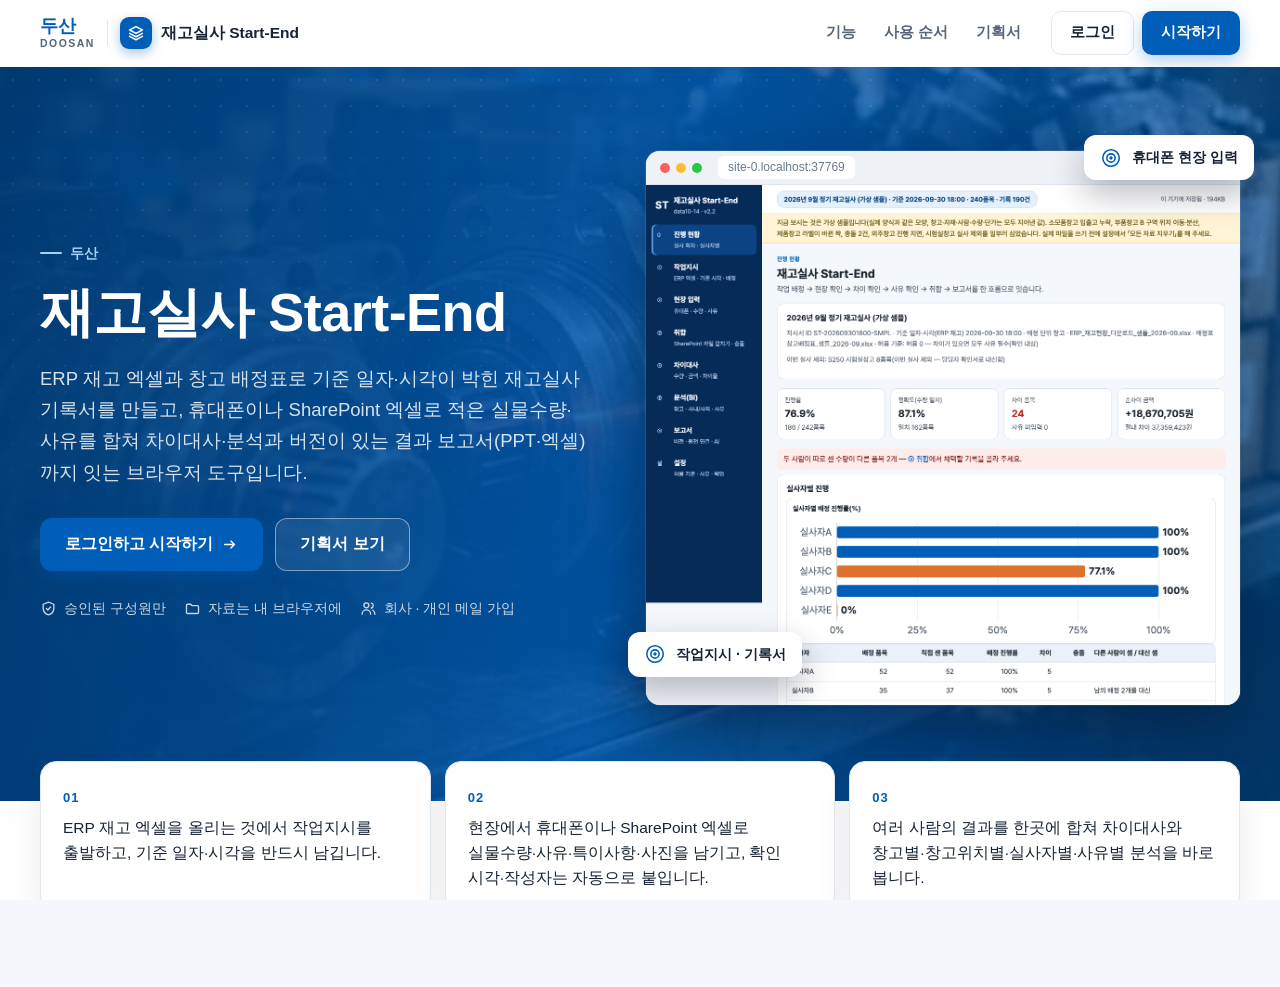
==== index.html @ 03d1b078 "로그인 전 화면 홈페이지형 · 회사 색 · 판 2026-11-10.6 Co-Authored-By: Claude Opus 5.5 <noreply@anthropic.com>" ====
<!doctype html>
<html lang="ko">
<head>
  <meta charset="utf-8">
  <meta name="viewport" content="width=device-width, initial-scale=1">
  <title>재고실사 Start-End — v2.2</title>
  <meta name="description" content="ERP 재고 엑셀과 창고 배정표로 기준 일자·시각이 박힌 재고실사 기록서(SharePoint 취합 파일)를 만들고, 휴대폰이나 엑셀로 실물수량·사유를 적고, 여러 사람의 결과를 합쳐 차이대사·창고별·사내/사외별 분석과 버전이 있는 결과 보고서를 만드는 브라우저 도구">
  <meta name="robots" content="noindex">
  <meta name="theme-color" content="#0f2544">
  <!-- fresh-guard v3 (2026-10-21) — 배포 직후에도 강력 새로고침 없이 새 화면을 보이게 한다.
       GitHub Pages 는 HTML 을 max-age=600 으로 준다. 브라우저도, GitHub 앞단 캐시(Fastly)도 그동안 옛 HTML 을 줄 수 있다
       (Cloudflare 는 HTML 을 캐시하지 않는다 — cf-cache-status: DYNAMIC 실측).
       여기서 하는 일: 지금 화면의 Last-Modified(document.lastModified)와 서버의 최신 값(HEAD)을 비교해,
       서버 쪽이 새로우면 「?_fg=<판>」을 붙인 주소로 한 번 옮겨 간다. 질의가 붙은 주소는 브라우저 캐시에도 Fastly 캐시에도
       없어 반드시 새 판이 온다(실측 x-cache: MISS). 붙은 _fg 는 새 화면이 뜨자마자 주소창에서 지운다. 같은 판으로 두 번 돌지 않는다.
       v2: 열 때만이 아니라 앱 안 메뉴 이동(pushState·hashchange·popstate) 때도 15초에 한 번까지 다시 잰다(열어 둔 탭).
       v3: location.reload() 대신 질의 붙은 주소로 — reload 가 Fastly 에 남은 옛 판을 다시 받아 멈추던 것(10-21 build-data 강의안).
       탭 전환·포커스로는 옮기지 않는다(입력 유실). ETag 는 Cloudflare 가 지워서 쓸 수 없다. 원본: dreamit-1000/scripts/fresh-guard/guard.html -->
  <script>(function(){try{var L=location,P='_fg',h=window.history,q=L.search;if(L.protocol==='file:')return;if(/[?&]_fg=/.test(q)&&h&&h.replaceState){q=q.replace(/([?&])_fg=[^&]*&?/,'$1').replace(/[?&]$/,'');h.replaceState(h.state,'',L.pathname+q+L.hash);}var d=Date.parse(document.lastModified),u=L.pathname+L.search,k='__fresh_guard',t=0;if(!d||!window.fetch||!window.sessionStorage)return;var g=function(s,v){return s+(s.indexOf('?')<0?'?':'&')+P+'='+v;};var c=function(){var n=Date.now();if(n-t<15000)return;t=n;fetch(g(u,n),{method:'HEAD',cache:'no-store'}).then(function(r){var lm=r.headers.get('last-modified'),f=lm&&Date.parse(lm);if(!f||f<=d+1000)return;if(sessionStorage.getItem(k)===lm)return;sessionStorage.setItem(k,lm);L.replace(g(L.pathname+L.search,f)+L.hash);})['catch'](function(){});};c();var p=h&&h.pushState;if(p)h.pushState=function(){var x=p.apply(this,arguments);c();return x;};addEventListener('hashchange',c);addEventListener('popstate',c);}catch(e){}})();</script>
  <link rel="stylesheet" href="css/style.css?v=2026-11-10.6">
  <!-- auth-kit: 로그인 전에는 도구 화면을 감춘다(js/auth.js 가 판정 뒤 푼다) -->
  <script>document.documentElement.classList.add('auth-lock')</script>
  <link rel="stylesheet" href="css/auth.css?v=2026-11-10.6">
  <!-- /auth-kit -->
  <link rel="stylesheet" href="css/theme-brand.css?v=2026-11-10.6">
</head>
<body>
  <a class="skip" href="#main">본문으로 건너뛰기</a>
  <div class="shell">
    <aside class="side" aria-label="주 메뉴">
      <a class="brand" href="#/home">
        <span class="brand-mark" aria-hidden="true">ST</span>
        <span class="brand-text">
          <span class="brand-name">재고실사 Start-End</span>
          <span class="brand-sub">data10-14 · v2.2</span>
        </span>
      </a>
      <nav class="nav" id="nav"></nav>
    </aside>

    <div class="body">
      <header class="topbar">
        <a class="scope-chip" id="dataChip" href="#/home"></a>
        <span class="topbar-note" id="storeNote"></span>
      </header>
      <div id="sampleBanner" class="sample-banner" hidden></div>
      <main id="main" class="main" tabindex="-1"></main>
      <footer class="site-footer">
        v2.2 · 파일과 기록은 이 기기의 브라우저 안에서만 읽고 저장합니다(서버로 보내지 않음) · 기기끼리는 결과 파일로 합칩니다 · AI 자동 보내기는 설정한 경우에만
      </footer>
    </div>
  </div>
  <div id="printArea" class="print-area" aria-hidden="true"></div>

  <div id="toast" class="toast" role="status" aria-live="polite" hidden></div>

  <!-- 로컬 파일(file://)로 열어도 돌도록 module 이 아닌 일반 스크립트로 불러옵니다 -->
  <script src="vendor/xlsx.full.min.js?v=2026-11-10.6"></script>
  <script src="vendor/jszip.min.js?v=2026-11-10.6"></script>
  <script src="js/logic.js?v=2026-11-10.6"></script>
  <script src="js/pptx-report.js?v=2026-11-10.6"></script>
  <script src="js/sample-data.js?v=2026-11-10.6"></script>
  <script src="js/store.js?v=2026-11-10.6"></script>
  <script src="js/charts.js?v=2026-11-10.6"></script>
  <script src="js/ai-endpoint.js?v=2026-11-10.6"></script>
  <script src="js/ai-panel.js?v=2026-11-10.6"></script>
  <script src="js/app.js?v=2026-11-10.6"></script>
  <!-- auth-kit: 로그인 · 사용 신청 · 승인(정본 data10-00/kit/auth) -->
  <script src="vendor/supabase.js?v=2026-11-10.6"></script>
  <script src="js/auth-config.js?v=2026-11-10.6"></script>
  <script src="js/auth.js?v=2026-11-10.6"></script>
  <!-- /auth-kit -->
</body>
</html>
---- css/style.css ----
/* 재고실사 Start-End — 1단계 화면 스타일 (data10-11 의 것을 옮기고 휴대폰 입력 부품을 더함)
   뼈대(짙은 남색 사이드바 + 밝은 본문)와 부품은 data09-25 에서 가져왔습니다.
   360px 까지 반응형, 좁은 화면에서는 사이드바가 위쪽 메뉴로 바뀝니다. 그래프 색은 --series-* 변수. */
:root {
  --container-pad: 16px;
  --bg: #f3f6fa;
  --surface: #ffffff;
  --text: #16202c;
  --muted: #56616f;
  --line: #d6dde6;
  --primary: #2f73d9;
  --primary-dark: #215cb4;
  --primary-soft: #e8f0fc;
  --on-primary: #ffffff;
  --side: #0f2544;
  --side-2: #183a66;
  --on-side: #e7eef8;
  --on-side-muted: #9fb2cc;
  --danger: #b3261e;
  --warn-bg: #fff4d6;
  --ok: #1b6e3a;
  --fact: #1b6e3a;
  --obs: #8a4b00;
  --radius: 10px;
  --series-1: #2a78d6;    /* 진행률·증가 */
  --series-2: #eb6834;    /* 목표 초과·몰린 조건 */
  --series-3: #1baf7a;    /* 목표선 */
  --series-plan: #9aa7b8; /* 작업수량·표본 적음(중립 회색) */
  --caution-bg: #fff4d6;
  --caution: #6b4d00;
}
@media (min-width: 640px) { :root { --container-pad: 24px; } }
@media (min-width: 1024px) { :root { --container-pad: 32px; } }

*, *::before, *::after { box-sizing: border-box; }
html { -webkit-text-size-adjust: 100%; }
body {
  margin: 0;
  background: var(--bg);
  color: var(--text);
  font-family: "Pretendard", "Apple SD Gothic Neo", "Malgun Gothic", "Noto Sans KR", system-ui, sans-serif;
  font-size: 16px;
  line-height: 1.6;
  word-break: keep-all;
  overflow-wrap: break-word;
}
button, input, select, textarea { font: inherit; color: inherit; }
input[type="file"] { max-width: 100%; }
img { max-width: 100%; display: block; }
h1, h2, h3 { line-height: 1.3; margin: 0 0 .5em; }
h1 { font-size: 1.6rem; }
h2 { font-size: 1.2rem; }
h3 { font-size: 1.05rem; }
p { margin: 0 0 .75em; }
a { color: var(--primary); }
.sr { position: absolute; width: 1px; height: 1px; overflow: hidden; clip: rect(0 0 0 0); white-space: nowrap; }
.skip { position: absolute; left: -999px; }
.skip:focus { left: 8px; top: 8px; background: #fff; padding: 8px; z-index: 50; }
[hidden] { display: none !important; }

/* ── 뼈대: 사이드바 + 본문 ─────────────────── */
.shell { display: grid; grid-template-columns: 250px minmax(0, 1fr); min-height: 100vh; }
.side { background: var(--side); color: var(--on-side); padding: 20px 12px; position: sticky; top: 0; height: 100vh; overflow-y: auto; }
.brand { display: flex; align-items: center; gap: 10px; text-decoration: none; color: var(--on-side); padding: 0 8px 18px; }
.brand-mark { font-weight: 800; font-size: 1.4rem; letter-spacing: .02em; }
.brand-text { display: flex; flex-direction: column; min-width: 0; }
.brand-name { font-weight: 800; font-size: 1.05rem; }
.brand-sub { font-size: .78rem; color: var(--on-side-muted); }
.nav { display: flex; flex-direction: column; gap: 4px; }
.nav a {
  display: grid; grid-template-columns: 28px minmax(0, 1fr); gap: 2px 8px; align-items: baseline;
  padding: 10px 12px; border-radius: var(--radius); color: var(--on-side); text-decoration: none;
}
.nav a .no { font-size: .78rem; color: var(--on-side-muted); }
.nav a .t { font-weight: 700; font-size: .95rem; }
.nav a .s { grid-column: 2; font-size: .78rem; color: var(--on-side-muted); }
.nav a:hover { background: rgba(255, 255, 255, .06); }
.nav a[aria-current="page"] { background: var(--side-2); }
.nav a[aria-current="page"] .no { color: #7fb0ff; }

.body { min-width: 0; display: flex; flex-direction: column; }
.topbar {
  display: flex; flex-wrap: wrap; align-items: center; gap: 8px 16px;
  padding: 12px var(--container-pad); background: var(--surface); border-bottom: 1px solid var(--line);
  position: sticky; top: 0; z-index: 10;
}
.scope-chip {
  display: inline-flex; flex-wrap: wrap; gap: 2px 8px; align-items: center; min-width: 0; max-width: 100%;
  padding: 6px 14px; border-radius: 16px; background: var(--primary-soft); border: 1px solid #c3d6f3;
  color: #17427e; font-weight: 700; font-size: .9rem; text-decoration: none;
}
.scope-chip .dim { font-weight: 500; color: var(--muted); }
.topbar-note { margin-left: auto; font-size: .85rem; color: var(--muted); }
.sample-banner { background: var(--warn-bg); border-bottom: 1px solid #e8cf85; color: #5a4400; font-size: .92rem; padding: 8px var(--container-pad); }
.main { padding: 24px var(--container-pad) 48px; width: 100%; max-width: calc(1280px + 2 * var(--container-pad)); }
.main:focus { outline: none; }
.site-footer { margin-top: auto; border-top: 1px solid var(--line); background: var(--surface); color: var(--muted); font-size: .85rem; padding: 14px var(--container-pad); }

@media (max-width: 1023px) {
  .shell { grid-template-columns: minmax(0, 1fr); }
  .side { position: static; height: auto; padding: 12px var(--container-pad); }
  .brand { padding: 0 0 10px; }
  .nav { flex-direction: row; flex-wrap: wrap; gap: 4px; }
  .nav a { display: inline-flex; gap: 6px; padding: 6px 10px; }
  .nav a .s { display: none; }
  .topbar { position: static; }
}

/* ── 공통 부품 ─────────────────────────── */
.stage { font-size: .8rem; font-weight: 800; color: var(--primary); letter-spacing: .04em; margin-bottom: 4px; }
.page-head { display: flex; flex-wrap: wrap; align-items: flex-end; gap: 8px 16px; margin-bottom: 18px; }
.page-head .titles { margin-right: auto; min-width: 0; }
.page-head h1 { margin: 0; }
.page-head .lead { color: var(--muted); margin: 4px 0 0; }
.card { background: var(--surface); border: 1px solid var(--line); border-radius: 14px; padding: 20px; margin-bottom: 20px; min-width: 0; }
.card > h2 { font-size: 1.05rem; }
.note { color: var(--muted); font-size: .9rem; }
.grid-2 { display: grid; grid-template-columns: repeat(2, minmax(0, 1fr)); gap: 20px; }
@media (max-width: 900px) { .grid-2 { grid-template-columns: minmax(0, 1fr); } }

.btn {
  display: inline-flex; align-items: center; justify-content: center; gap: 8px;
  min-height: 44px; padding: 8px 16px; border-radius: var(--radius);
  border: 1px solid var(--line); background: var(--surface); cursor: pointer; font-weight: 700; text-decoration: none; color: var(--text);
}
.btn:hover { border-color: var(--primary); }
.btn:disabled { opacity: .5; cursor: not-allowed; }
.btn-primary { background: var(--primary); color: var(--on-primary); border-color: var(--primary); }
.btn-primary:hover { background: var(--primary-dark); }
.btn-danger { color: var(--danger); border-color: var(--danger); }
.btn-sm { min-height: 36px; padding: 4px 12px; font-size: .9rem; }
.btn-big { min-height: 52px; font-size: 1.05rem; padding: 12px 28px; }
.btn-row { display: flex; flex-wrap: wrap; gap: 8px; }

/* 양식 */
.form-grid { display: grid; grid-template-columns: repeat(3, minmax(0, 1fr)); gap: 14px 18px; }
.form-grid .span-all { grid-column: 1 / -1; }
@media (max-width: 1100px) { .form-grid { grid-template-columns: repeat(2, minmax(0, 1fr)); } }
@media (max-width: 560px) { .form-grid { grid-template-columns: minmax(0, 1fr); } }
.field { display: flex; flex-direction: column; gap: 4px; min-width: 0; }
.field > span { font-weight: 700; font-size: .9rem; }
.field > span .req { color: var(--danger); margin-left: 4px; }
.field input, .field select, .field textarea {
  width: 100%; min-height: 44px; padding: 8px 10px; border: 1px solid var(--line); border-radius: var(--radius); background: var(--surface);
}
.field textarea { min-height: 80px; resize: vertical; }
.field .hint { font-size: .82rem; color: var(--muted); }
.field .err { color: var(--danger); font-size: .88rem; }
.field.invalid input, .field.invalid select, .field.invalid textarea { border-color: var(--danger); }
fieldset.block { border: 1px solid var(--line); border-radius: 14px; padding: 16px 18px 18px; margin: 0 0 18px; background: var(--surface); min-width: 0; }
fieldset.block legend { font-weight: 800; padding: 0 6px; }
details.block { border: 1px solid var(--line); border-radius: 14px; padding: 8px 18px; margin: 0 0 10px; background: var(--surface); min-width: 0; }
details.block[open] { padding-bottom: 16px; }
details.block > summary { font-weight: 800; overflow-wrap: anywhere; }
.view-toggle { display: inline-flex; border: 1px solid var(--line); border-radius: 10px; overflow: hidden; }
.view-toggle button { border: 0; background: var(--surface); padding: 6px 14px; font: inherit; cursor: pointer; min-height: 36px; }
.view-toggle button[aria-pressed="true"] { background: var(--primary); color: #fff; font-weight: 700; }
table.list.pivot td.label { white-space: nowrap; }
table.list.alias td:first-child { font-weight: 700; }
.kind { display: inline-block; font-size: .75rem; font-weight: 800; padding: 1px 8px; border-radius: 999px; margin-left: 6px; vertical-align: middle; }
.kind.fact { background: #e3f3e8; color: var(--fact); }
.kind.obs { background: #fdf0dc; color: var(--obs); }
.kind.meta { background: #eef1f5; color: var(--muted); }
.submit-bar { display: flex; justify-content: flex-end; gap: 8px; flex-wrap: wrap; position: sticky; bottom: 0; background: var(--bg); padding: 12px 0; }

/* 표 */
.table-wrap { overflow-x: auto; border: 1px solid var(--line); border-radius: var(--radius); background: var(--surface); }
table.list { width: 100%; border-collapse: collapse; font-size: .92rem; }
table.list th, table.list td { padding: 8px 10px; border-bottom: 1px solid var(--line); text-align: left; vertical-align: top; }
table.list th { background: #eef2f7; white-space: nowrap; }
table.list td.num, table.list th.num { text-align: right; white-space: nowrap; }
table.list td.zero { color: #a3adba; }
table.list tr.differs td { background: #fffaf0; }
table.list td.blk { color: var(--muted); font-size: .82rem; white-space: nowrap; }
.heat-1 { background: #eef4fd; } .heat-2 { background: #d9e7fb; } .heat-3 { background: #bcd4f7; }

/* 통계 타일 */
.tiles { display: grid; grid-template-columns: repeat(4, minmax(0, 1fr)); gap: 12px; margin-bottom: 20px; }
@media (max-width: 900px) { .tiles { grid-template-columns: repeat(2, minmax(0, 1fr)); } }
.tile { background: var(--surface); border: 1px solid var(--line); border-radius: 14px; padding: 14px 16px; min-width: 0; }
.tile .k { font-size: .85rem; color: var(--muted); }
.tile .v { font-size: 1.6rem; font-weight: 800; }

/* 가져오기 */
.map-grid { display: grid; grid-template-columns: repeat(auto-fill, minmax(260px, 1fr)); gap: 10px 16px; }
.map-row { display: flex; flex-direction: column; gap: 4px; min-width: 0; border: 1px solid var(--line); border-radius: 10px; padding: 8px 10px; background: #fafbfd; }
.map-row .col { font-weight: 800; }
.map-row .ex { font-size: .8rem; color: var(--muted); overflow: hidden; text-overflow: ellipsis; white-space: nowrap; }
.map-row select { min-height: 38px; border: 1px solid var(--line); border-radius: 8px; padding: 4px 8px; background: #fff; width: 100%; }

.alert { padding: 10px 14px; border-radius: var(--radius); margin: 10px 0; }
.alert.warn { background: #fdecea; color: #7a1c14; }
.alert.info { background: #eaf1fa; color: #123a66; }
.empty { text-align: center; padding: 40px 16px; color: var(--muted); }

/* 대화상자·알림 */
.dialog { border: none; border-radius: 12px; padding: 0; width: min(640px, calc(100vw - 32px)); max-height: calc(100vh - 32px); }
.dialog::backdrop { background: rgba(0, 0, 0, .45); }
.dialog-body { padding: 20px; }
.dialog-actions { display: flex; justify-content: flex-end; gap: 8px; margin-top: 16px; flex-wrap: wrap; }
.toast { position: fixed; left: 50%; bottom: 24px; transform: translateX(-50%); background: #1b2430; color: #fff; padding: 12px 18px; border-radius: var(--radius); z-index: 100; max-width: calc(100vw - 32px); }
.toast.error { background: var(--danger); }


/* ── data09-25 에서 이어 온 부품 ─────────── */
.filters { display: grid; grid-template-columns: repeat(auto-fit, minmax(min(100%, 200px), 1fr)); gap: 12px 16px; align-items: end; }
.filters .span-all { grid-column: 1 / -1; margin: 0; }
h2.sec { font-size: 1.15rem; margin: 4px 0 12px; }
.tile .v { font-size: 1.35rem; }
.map-row.missing { border-color: var(--danger); background: #fdf3f2; }
.map-row .req { color: var(--danger); font-size: .78rem; }
details > summary { cursor: pointer; font-weight: 700; padding: 6px 0; min-height: 32px; }
details.warn-list ul { max-height: 240px; overflow: auto; font-size: .88rem; }
details.card.rules > summary { font-weight: 700; }
.charts { display: grid; grid-template-columns: repeat(2, minmax(0, 1fr)); gap: 16px; margin-bottom: 16px; }
@media (max-width: 900px) { .charts { grid-template-columns: minmax(0, 1fr); } }
.fig { margin: 0; border: 1px solid var(--line); border-radius: var(--radius); padding: 10px 12px; min-width: 0; background: var(--surface); }
.fig figcaption { font-weight: 800; font-size: .92rem; }
svg.chart { width: 100%; height: auto; display: block; }
svg.chart .grid { stroke: #e6eaf0; stroke-width: 1; }
svg.chart .axis { stroke: #b9c2ce; stroke-width: 1; }
svg.chart .tick { fill: var(--muted); font-size: 12px; }
svg.chart .ln { fill: none; stroke-width: 2; stroke-linejoin: round; }
svg.chart .dot { stroke: var(--surface); stroke-width: 2; }
.legend { display: flex; flex-wrap: wrap; gap: 4px 14px; font-size: .82rem; color: var(--muted); min-height: 4px; }
.legend .lg { display: inline-flex; align-items: center; gap: 6px; }
.legend i { width: 12px; height: 12px; border-radius: 3px; display: inline-block; }
table.list tr.sum td { background: #eef2f7; font-weight: 700; }
table.list tr.total td { background: #dfe7f2; }
table.list td.indent { padding-left: 22px; }
table.list.weekly td:last-child { min-width: 220px; }
table.list.items input[type="text"], table.list.items input:not([type]) { width: 100%; min-height: 36px; padding: 4px 6px; border: 1px solid var(--line); border-radius: 8px; }
table.list tr.excluded td { color: #8b95a3; }
.an-list { display: grid; gap: 10px; }
.an { border: 1px solid var(--line); border-left-width: 5px; border-radius: var(--radius); padding: 10px 14px; min-width: 0; }
.an.lv-bad { border-left-color: var(--danger); }
.an.lv-warn { border-left-color: #c98500; }
.an-top { display: flex; flex-wrap: wrap; align-items: center; gap: 4px 8px; }
.an-ev { margin: 6px 0 4px; font-weight: 600; }
.an .note { margin: 2px 0; }
.tag.caution { background: var(--caution-bg); color: var(--caution); }
.drop { display: flex; flex-wrap: wrap; align-items: center; gap: 10px 16px; padding: 22px; border: 2px dashed var(--line); border-radius: 14px; background: #fafbfd; margin-bottom: 12px; }
.drop.over { border-color: var(--primary); background: var(--primary-soft); }
.btn { position: relative; }
.btn input[type="file"] { position: absolute; width: 1px; height: 1px; overflow: hidden; clip: rect(0 0 0 0); }
.steps { margin: 8px 0 12px; padding-left: 22px; }
.mono { font-family: ui-monospace, Menlo, Consolas, monospace; font-size: .85rem; }
textarea { width: 100%; min-height: 120px; padding: 8px 10px; border: 1px solid var(--line); border-radius: var(--radius); background: var(--surface); resize: vertical; }
.paper { padding: 28px; }
.rp h1 { font-size: 1.4rem; }
.rp h2 { font-size: 1.1rem; margin-top: 18px; }
.rp .pre { white-space: pre-line; background: #fafbfd; border: 1px solid var(--line); border-radius: var(--radius); padding: 12px 14px; }
.ai-send { display: inline-flex; align-items: center; flex-wrap: wrap; gap: 4px; }
@media (max-width: 700px) { .paper { padding: 16px; } }

@media print {
  .side, .topbar, .site-footer, .sample-banner, .no-print, .toast, .filters { display: none !important; }
  .shell { display: block; }
  body { background: #fff; font-size: 10.5pt; }
  .main { padding: 0; max-width: none; }
  .card { border: none; padding: 0; }
  .table-wrap { overflow: visible; border: none; }
  table.list th, table.list td { padding: 3px 5px; }
}
.mask-box { border: 1px solid var(--line); border-radius: 12px; padding: 10px 14px; margin: 0 0 12px; background: #fafbfd; }
.mask-box .opt { margin: 0; }

/* ── data10-11 추가 ─────────────────────── */
.opt { position: relative; display: flex; gap: 10px; align-items: flex-start; padding: 10px 12px; border: 1px solid var(--line); border-radius: var(--radius); background: var(--surface); cursor: pointer; min-width: 0; }
.opt input { margin-top: 4px; flex: none; width: 18px; height: 18px; accent-color: var(--primary); }
.opt .t { font-weight: 700; display: block; }
.opt .s { font-size: .82rem; color: var(--muted); display: block; }
.tag { display: inline-block; font-size: .75rem; font-weight: 800; padding: 1px 8px; border-radius: 999px; background: #eef1f5; color: var(--muted); }
.tag.warn { background: #fdecea; color: #7a1c14; }
.tag.m4 { background: var(--primary-soft); color: #17427e; }
svg.chart .ref { stroke: var(--series-3); stroke-width: 2; stroke-dasharray: 6 4; }
svg.chart .ref.now { stroke: #8a95a5; }
svg.chart .ref-label { fill: #12704d; font-size: 12px; font-weight: 700; }
svg.chart .ref-label.now { fill: #56616f; }
svg.chart .tick.val { font-weight: 700; fill: var(--text); }
.legend .ref-sw { width: 16px; height: 0; border-top: 2px dashed var(--series-3); border-radius: 0; background: none; }
.legend .ref-sw.now { border-top-color: #8a95a5; }
table.list tr.small td { color: #8b95a3; }
table.list td.over { color: #9a2a12; font-weight: 700; }
table.list.cross td.num { min-width: 86px; }
table.list.cross td.heat-1 { background: #fdf0e8; } table.list.cross td.heat-2 { background: #fbd9c6; } table.list.cross td.heat-3 { background: #f6b896; }
table.list.cross td.low { background: #eaf5ef; }
.small-mark { color: #8b95a3; font-size: .8rem; white-space: nowrap; }
.hot-list { display: grid; gap: 10px; }
.hot { border: 1px solid var(--line); border-left: 5px solid var(--series-2); border-radius: var(--radius); padding: 10px 14px; min-width: 0; }
.hot-top { display: flex; flex-wrap: wrap; gap: 4px 8px; align-items: center; }
.hot-top strong { font-size: 1.02rem; }
.hot .ev { margin: 6px 0 2px; font-weight: 600; }
.hot .note { margin: 2px 0; }
.m4-sec { margin-bottom: 20px; }
.m4-sec > h2 { display: flex; flex-wrap: wrap; gap: 6px 10px; align-items: baseline; }
.dim-grid { display: grid; grid-template-columns: repeat(2, minmax(0, 1fr)); gap: 16px; }
@media (max-width: 1100px) { .dim-grid { grid-template-columns: minmax(0, 1fr); } }
.dim-box { min-width: 0; }
.dim-box h3 { margin-top: 4px; }
.tabs { display: flex; flex-wrap: wrap; gap: 6px; margin-bottom: 12px; }
.tabs button { min-height: 40px; padding: 6px 14px; border: 1px solid var(--line); border-radius: 999px; background: var(--surface); cursor: pointer; font-weight: 700; }
.tabs button[aria-pressed="true"] { background: var(--primary); border-color: var(--primary); color: var(--on-primary); }
.inline-form { display: grid; grid-template-columns: repeat(auto-fit, minmax(min(100%, 160px), 1fr)); gap: 10px 14px; align-items: end; }
.goal { display: flex; flex-wrap: wrap; gap: 4px 12px; align-items: baseline; }
.goal .big { font-size: 1.6rem; font-weight: 800; }
.goal .over { color: #9a2a12; }
.goal .ok { color: var(--ok); }
.tile .v.over { color: #9a2a12; }
.tile .v.ok { color: var(--ok); }
svg.chart.hbar .tick { font-size: 15px; }

/* ── data10-14 추가: 휴대폰 현장 입력 · 취합 · 인쇄 ─────────── */
.tile .v.bad { color: var(--danger); }
.form-grid .span-2 { grid-column: span 2; }
@media (max-width: 1100px) { .form-grid .span-2 { grid-column: 1 / -1; } }
.form-grid.two { grid-template-columns: repeat(2, minmax(0, 1fr)); }
@media (max-width: 420px) { .form-grid.two { grid-template-columns: minmax(0, 1fr); } }
.flow { margin: 0 0 10px; padding-left: 22px; }
.flow li { margin-bottom: 4px; }
.flow a { font-weight: 800; }
.seg { display: flex; flex-wrap: wrap; gap: 8px; }
.pill { position: relative; display: inline-flex; align-items: center; min-height: 44px; padding: 6px 14px; border: 1px solid var(--line); border-radius: 999px; background: var(--surface); cursor: pointer; font-weight: 700; }
.pill input { position: absolute; opacity: 0; width: 1px; height: 1px; }
.pill:has(input:checked) { background: var(--primary); border-color: var(--primary); color: var(--on-primary); }
.pill:has(input:focus-visible) { outline: 2px solid var(--primary); outline-offset: 2px; }
.btn-block { width: 100%; }
.field-top { display: grid; gap: 12px; }
.field-top input[type="search"] { width: 100%; min-height: 48px; font-size: 1.05rem; padding: 8px 12px; border: 1px solid var(--line); border-radius: var(--radius); background: var(--surface); }
.progress-line { display: flex; align-items: center; gap: 10px; flex-wrap: wrap; }
.progress-line .bar { flex: 1 1 160px; height: 10px; background: #e6eaf0; border-radius: 999px; overflow: hidden; min-width: 120px; }
.progress-line .bar i { display: block; height: 100%; background: var(--series-1); }
.item-list { display: grid; gap: 8px; margin-bottom: 20px; }
.item { background: var(--surface); border: 1px solid var(--line); border-radius: 12px; min-width: 0; }
.item.open { border-color: var(--primary); box-shadow: 0 0 0 1px var(--primary); }
.item-head { display: grid; grid-template-columns: minmax(0, 1fr) auto; gap: 2px 10px; width: 100%; text-align: left; background: none; border: 0; padding: 12px 14px; cursor: pointer; min-height: 56px; font: inherit; color: inherit; }
.item-head .ih-main { grid-column: 1; overflow-wrap: anywhere; }
.item-head .ih-sub { grid-column: 1; font-size: .85rem; color: var(--muted); }
.item-head .state { grid-column: 2; grid-row: 1 / span 2; align-self: center; font-size: .82rem; font-weight: 800; padding: 3px 10px; border-radius: 999px; white-space: nowrap; }
.state.todo { background: #eef1f5; color: var(--muted); }
.state.ok { background: #e3f3e8; color: var(--ok); }
.state.diff { background: #fdf0dc; color: var(--obs); }
.state.conflict { background: #fdecea; color: #7a1c14; }
.count-form { display: grid; gap: 12px; padding: 0 14px 16px; }
.stepper { display: grid; grid-template-columns: 56px minmax(0, 1fr) 56px; gap: 8px; }
.stepper .btn { min-height: 56px; font-size: 1.4rem; padding: 0; }
.stepper input.qty { min-height: 56px; font-size: 1.5rem; font-weight: 800; text-align: center; border: 1px solid var(--line); border-radius: var(--radius); width: 100%; min-width: 0; }
.diff-out { font-weight: 700; padding: 8px 12px; border-radius: var(--radius); background: #eef1f5; }
.diff-out.ok { background: #e3f3e8; color: var(--ok); }
.diff-out.bad { background: #fdf0dc; color: var(--obs); }
.reasons .pill { min-height: 44px; }
.photo-row { display: flex; align-items: center; gap: 10px; flex-wrap: wrap; }
.entry-list { display: grid; gap: 8px; }
.entry-row { display: flex; align-items: center; justify-content: space-between; gap: 10px; border: 1px solid var(--line); border-radius: var(--radius); padding: 8px 12px; min-width: 0; }
.conf-list { display: grid; gap: 12px; }
.conf { border: 1px solid var(--line); border-left: 5px solid var(--series-plan); border-radius: var(--radius); padding: 10px 14px; display: grid; gap: 8px; min-width: 0; }
.conf.open { border-left-color: var(--danger); }
.print-area { display: none; }
@media (max-width: 640px) {
  .nav { flex-wrap: nowrap; overflow-x: auto; -webkit-overflow-scrolling: touch; padding-bottom: 4px; }
  .nav a { flex: none; }
  .brand-mark { font-size: 1.1rem; }
  .brand { padding-bottom: 6px; }
  .topbar { flex-wrap: wrap; }
  .topbar-note { margin-left: 0; }
  .main { padding-top: 16px; }
  h1 { font-size: 1.35rem; }
  .card { padding: 14px; }
  .tile .v { font-size: 1.15rem; }
}
@media print {
  body.printing-order .shell, body.printing-order .toast { display: none !important; }
  body.printing-order .print-area { display: block; }
  .print-sheet { page-break-after: always; break-after: page; }
  .print-sheet h1 { font-size: 14pt; margin: 0 0 4pt; }
  .print-sheet table { width: 100%; border-collapse: collapse; font-size: 9pt; }
  .print-sheet th, .print-sheet td { border: 1px solid #888; padding: 3px 4px; }
  .print-sheet td:nth-child(7), .print-sheet td:nth-child(8), .print-sheet td:nth-child(9) { min-width: 60px; }
  .print-sheet .sign { margin-top: 14pt; }
}
.view-toggle { flex-wrap: wrap; max-width: 100%; }

/* 11-08 — 차이대사 사진 보기 · 분석(BI) 그래프 행 고르기 */
.photo-btn { display: inline-flex; align-items: center; gap: 6px; padding: 2px 8px; vertical-align: middle; }
.photo-thumb { width: 28px; height: 28px; object-fit: cover; border-radius: 4px; display: block; }
.photo-dialog { width: min(860px, calc(100vw - 32px)); }
.photo-full { display: block; max-width: 100%; max-height: calc(100vh - 220px); margin: 8px auto 0; border-radius: 8px; }
.bi-pick { align-items: center; margin: 0 0 8px; }
table.list.bi td:first-child, table.list.bi th:first-child { width: 1%; text-align: center; }
svg.chart text.tick tspan { font: inherit; }
.team-steps { margin-top: 12px; text-align: left; }
.team-steps summary { cursor: pointer; font-weight: 700; }
---- css/auth.css ----
/* data10 로그인 키트 — 정본: data10-00/kit/auth/css/auth.css (사본을 직접 고치지 말 것)
   로그인 전 대문 · 사용 신청 · 승인 대기 · 구성원 관리 창. 클래스는 모두 ag- / auth- 로 시작해 도구 화면과 섞이지 않는다. */
:root {
  --ag-ink: #172334; --ag-sub: #55657a; --ag-line: #d6dee8; --ag-bg: #f3f6f9;
  --ag-navy: #13274b; --ag-navy-2: #0c1b36; --ag-brand: #1f5fa8; --ag-brand-d: #174a84;
  --ag-ok: #1b6e3a; --ag-ok-bg: #e5f3ea; --ag-err: #b3261e; --ag-err-bg: #fdecea; --ag-warn: #7a5200; --ag-warn-bg: #fff4d6;
  --ag-accent: #a9c2e2;
  --ag-pad: 20px;
}
@media (min-width: 640px) { :root { --ag-pad: 28px; } }
@media (min-width: 1024px) { :root { --ag-pad: 40px; } }

/* 로그인 전에는 도구 화면을 감춘다(자리는 그대로 — 그래프 폭 계산이 흔들리지 않게 visibility) */
html.auth-lock body > *:not(#authGate) { visibility: hidden; }
html.auth-lock body { overflow: hidden; }

.ag {
  position: fixed; inset: 0; z-index: 2000; overflow-y: auto; -webkit-overflow-scrolling: touch;
  background: var(--ag-bg); color: var(--ag-ink);
  font: 16px/1.65 Pretendard, 'Apple SD Gothic Neo', 'Malgun Gothic', 'Noto Sans KR', sans-serif;
  word-break: keep-all; overflow-wrap: break-word;
}
.ag[hidden] { display: none; }
.ag *, .ag *::before, .ag *::after, .ag-modal * { box-sizing: border-box; }

.ag-wrap {
  max-width: calc(1180px + 2 * var(--ag-pad)); margin: 0 auto; padding: 0 var(--ag-pad);
  display: grid; grid-template-columns: minmax(0, 1fr); gap: 0;
}
.ag-hero {
  background: linear-gradient(160deg, var(--ag-navy) 0%, var(--ag-navy-2) 100%); color: #fff;
  margin: 0 calc(-1 * var(--ag-pad)); padding: 36px var(--ag-pad) 32px;
}
.ag-side { padding: 24px 0 8px; }
@media (min-width: 960px) {
  .ag { background: linear-gradient(90deg, var(--ag-navy-2) 0, var(--ag-navy-2) 50%, var(--ag-bg) 50%); }
  .ag-wrap { grid-template-columns: minmax(0, 1fr) minmax(0, 1fr); min-height: calc(100vh - 48px); align-items: center; }
  .ag-hero { margin: 0; padding: 56px 48px 56px 0; background: none; min-height: 100%; display: flex; flex-direction: column; justify-content: center; }
  .ag-side { padding: 56px 0 56px 48px; }
}
.ag-eyebrow { margin: 0 0 10px; font-size: 13.5px; letter-spacing: .02em; color: var(--ag-accent); }
.ag-hero h1 { margin: 0 0 14px; font-size: clamp(26px, 3.6vw, 38px); line-height: 1.3; color: #fff; font-weight: 800; }
.ag-lead { margin: 0 0 24px; color: #d7e3f2; font-size: 16.5px; max-width: 640px; }
.ag-feats { list-style: none; margin: 0 0 24px; padding: 0; display: grid; grid-template-columns: minmax(0, 1fr); gap: 10px; }
@media (min-width: 640px) { .ag-feats { grid-template-columns: repeat(2, minmax(0, 1fr)); } }
.ag-feats li { border: 1px solid rgba(255, 255, 255, .14); border-radius: 12px; padding: 14px 16px; background: rgba(255, 255, 255, .05); }
.ag-feats b { display: block; color: #fff; font-size: 15.5px; margin-bottom: 4px; }
.ag-feats span { display: block; color: #c4d3e6; font-size: 14px; line-height: 1.55; }
.ag-flow-t { margin: 0 0 8px; font-size: 13.5px; color: #a9c2e2; }
.ag-flow ol { list-style: none; margin: 0; padding: 0; display: flex; flex-wrap: wrap; gap: 8px; }
.ag-flow li { display: inline-flex; align-items: center; gap: 8px; padding: 6px 12px 6px 6px; border-radius: 999px; background: rgba(255, 255, 255, .08); color: #e6eef8; font-size: 14px; }
.ag-n { display: inline-grid; place-items: center; width: 24px; height: 24px; border-radius: 50%; background: #fff; color: var(--ag-navy); font-weight: 700; font-size: 13px; }

.ag-card { background: #fff; border: 1px solid var(--ag-line); border-radius: 16px; padding: 26px 24px; box-shadow: 0 10px 30px rgba(15, 30, 55, .08); max-width: 460px; margin: 0 auto; }
.ag-card h2 { margin: 6px 0 8px; font-size: 21px; color: var(--ag-ink); }
.ag-card p { margin: 0 0 12px; }
.ag-sub { color: var(--ag-sub); font-size: 14.5px; }
.ag-tabs { display: flex; gap: 4px; padding: 4px; background: #eef2f6; border-radius: 10px; margin: 0 0 18px; }
.ag-tabs button { flex: 1; border: 0; background: transparent; padding: 9px 10px; border-radius: 8px; font: inherit; font-weight: 600; color: var(--ag-sub); cursor: pointer; }
.ag-tabs button[aria-selected="true"] { background: #fff; color: var(--ag-ink); box-shadow: 0 1px 3px rgba(0, 0, 0, .1); }
.ag-form { display: grid; gap: 12px; }
.ag-form label { display: grid; gap: 5px; font-size: 14px; font-weight: 600; color: var(--ag-ink); }
.ag-form small { font-weight: 400; color: var(--ag-sub); }
.ag-form input { font: inherit; font-size: 16px; font-weight: 400; padding: 10px 12px; border: 1px solid var(--ag-line); border-radius: 9px; background: #fff; color: var(--ag-ink); width: 100%; }
.ag-form input::placeholder { color: #8a97a8; font-weight: 400; }
.ag-form input:focus { outline: 2px solid var(--ag-brand); outline-offset: 1px; border-color: var(--ag-brand); }
.ag-btn { font: inherit; font-weight: 700; display: inline-flex; align-items: center; justify-content: center; gap: 6px; min-height: 44px; padding: 8px 16px;
  border-radius: 10px; border: 1px solid var(--ag-line); background: #fff; color: var(--ag-ink); cursor: pointer; width: 100%; }
.ag-btn:hover { border-color: var(--ag-brand); }
.ag-btn:disabled { opacity: .6; cursor: progress; }
.ag-primary { background: var(--ag-brand); border-color: var(--ag-brand); color: #fff; }
.ag-primary:hover { background: var(--ag-brand-d); }
.ag-kakao { background: #fee500; border-color: #fee500; color: #191600; }
.ag-or { display: flex; align-items: center; gap: 10px; color: var(--ag-sub); font-size: 13px; margin: 14px 0; }
.ag-or::before, .ag-or::after { content: ''; flex: 1; height: 1px; background: var(--ag-line); }
.ag-hint { margin: 14px 0 0 !important; color: var(--ag-sub); font-size: 13.5px; }
.ag-msg { margin: 12px 0 0 !important; font-size: 14px; min-height: 1em; color: var(--ag-sub); }
.ag-msg:empty { display: none; }
.ag-msg.is-err { color: var(--ag-err); background: var(--ag-err-bg); padding: 8px 12px; border-radius: 8px; }
.ag-msg.is-ok { color: var(--ag-ok); background: var(--ag-ok-bg); padding: 8px 12px; border-radius: 8px; }
.ag-link { border: 0; background: none; color: var(--ag-sub); text-decoration: underline; font: inherit; font-size: 14px; cursor: pointer; margin-top: 14px; padding: 6px 0; }
.ag-badge { display: inline-block; padding: 3px 10px; border-radius: 999px; background: var(--ag-warn-bg); color: var(--ag-warn); font-size: 13px; font-weight: 700; }
.ag-badge.is-off { background: var(--ag-err-bg); color: var(--ag-err); }
.ag-claim { margin-top: 16px; padding: 14px; border: 1px dashed var(--ag-line); border-radius: 10px; font-size: 14px; color: var(--ag-sub); }
.ag-foot { text-align: center; color: var(--ag-sub); font-size: 13px; margin: 0; padding: 14px var(--ag-pad) 22px; }
@media (min-width: 960px) { .ag-foot { color: #8fa3bd; text-align: left; max-width: calc(1180px + 2 * var(--ag-pad)); margin: 0 auto; } }

/* 상단 바 계정 칩 */
.auth-chip { display: flex; align-items: center; gap: 6px; margin-left: auto; flex-wrap: nowrap; font-size: 13.5px; }
.auth-chip.is-float { position: fixed; top: 10px; right: 10px; z-index: 1500; background: #fff; border: 1px solid var(--ag-line); border-radius: 999px; padding: 4px 6px 4px 12px; }
.auth-chip-name { max-width: 9em; overflow: hidden; text-overflow: ellipsis; white-space: nowrap; font-weight: 600; }
.auth-chip-btn { font: inherit; font-size: 13px; border: 1px solid var(--ag-line); background: #fff; color: var(--ag-ink); border-radius: 8px; padding: 5px 10px; cursor: pointer; white-space: nowrap; display: inline-flex; align-items: center; gap: 4px; }
.auth-chip-btn:hover { border-color: var(--ag-brand); color: var(--ag-brand); }
.auth-chip-n { display: inline-grid; place-items: center; min-width: 18px; height: 18px; padding: 0 5px; border-radius: 9px; background: var(--ag-err); color: #fff; font-size: 11.5px; font-weight: 700; }
.auth-chip-n[hidden] { display: none; }
@media (max-width: 639px) { .auth-chip-name { display: none; } }

/* 구성원 관리 창 */
.ag-modal { position: fixed; inset: 0; z-index: 2100; background: rgba(10, 20, 35, .5); display: flex; align-items: flex-start; justify-content: center; padding: 24px 12px; overflow-y: auto;
  font: 15px/1.6 Pretendard, 'Apple SD Gothic Neo', 'Malgun Gothic', sans-serif; color: var(--ag-ink); word-break: keep-all; overflow-wrap: break-word; }
.ag-modal[hidden] { display: none; }
.ag-panel { background: #fff; border-radius: 14px; width: 100%; max-width: 980px; padding: 20px 22px 24px; }
.ag-panel-h { display: flex; align-items: center; justify-content: space-between; gap: 12px; }
.ag-panel-h h2 { margin: 0; font-size: 20px; }
.ag-x { border: 0; background: none; font-size: 26px; line-height: 1; cursor: pointer; color: var(--ag-sub); padding: 4px 8px; }
.ag-panel .ag-tabs { max-width: 320px; margin: 12px 0; }
.ag-tablewrap { overflow-x: auto; }
.ag-table { width: 100%; border-collapse: collapse; font-size: 14.5px; }
.ag-table th, .ag-table td { text-align: left; vertical-align: top; padding: 10px 8px; border-bottom: 1px solid var(--ag-line); }
.ag-table th { background: #f1f4f8; font-size: 13.5px; white-space: nowrap; }
.ag-table small { color: var(--ag-sub); }
.ag-acts { display: flex; flex-wrap: wrap; gap: 6px; min-width: 150px; }
.ag-btn.ag-sm { width: auto; min-height: 34px; padding: 4px 10px; font-size: 13.5px; }
.ag-st { display: inline-block; padding: 1px 8px; border-radius: 999px; font-size: 12.5px; font-weight: 700; background: #eef2f6; color: var(--ag-sub); }
.ag-st.is-pending { background: var(--ag-warn-bg); color: var(--ag-warn); }
.ag-st.is-active { background: var(--ag-ok-bg); color: var(--ag-ok); }
.ag-st.is-disabled { background: var(--ag-err-bg); color: var(--ag-err); }
.ag-st.is-admin { background: #e6eef9; color: var(--ag-brand-d); }
/* 밝은 테마(plan.json landing.theme = "light") — 바탕은 --ag-bg, 글자는 --ag-ink, 강조는 --ag-accent */
.ag-light, .ag-light .ag-hero { background: var(--ag-bg); }
@media (min-width: 960px) { .ag.ag-light { background: var(--ag-bg); } }
.ag-light .ag-hero { color: var(--ag-ink); }
.ag-light .ag-hero h1 { color: var(--ag-navy); font-size: clamp(30px, 4.2vw, 46px); line-height: 1.25; }
.ag-light .ag-eyebrow { font-size: 16px; font-weight: 700; }
.ag-light .ag-lead { color: var(--ag-sub); font-size: 17px; }
.ag-light .ag-feats li { background: #fff; border-color: var(--ag-line); }
.ag-light .ag-feats b { color: var(--ag-ink); }
.ag-light .ag-feats span { color: var(--ag-sub); }
.ag-light .ag-flow-t { color: var(--ag-sub); }
.ag-light .ag-flow li { background: #fff; color: var(--ag-ink); border: 1px solid var(--ag-line); }
.ag-light .ag-n { background: var(--ag-navy); color: #fff; }
.ag-light .ag-primary { background: var(--ag-navy); border-color: var(--ag-navy); }
.ag-light .ag-primary:hover { background: var(--ag-navy-2); }
@media (min-width: 960px) { .ag-light .ag-foot { color: var(--ag-sub); } }
/* 대문 그림(SVG) — 현장 데이터 → 관리도. 색은 currentColor 하나로(테마마다 .ag-art color 만 바꾼다) */
.ag-hero { position: relative; overflow: hidden; }
.ag-hero > :not(.ag-art) { position: relative; z-index: 1; }
.ag-art { position: absolute; z-index: 0; pointer-events: none; color: #7fa6d6; opacity: .3;
  right: -40px; top: 8px; width: min(560px, 78%); height: auto; }
.ag-par { transition: transform .6s cubic-bezier(.2, .7, .2, 1); }
.ag-line { fill: none; stroke: currentColor; stroke-width: 2.5; stroke-linecap: round; }
.ag-ucl { stroke: currentColor; stroke-width: 1; stroke-dasharray: 5 6; opacity: .55; }
.ag-lbl { fill: currentColor; font-size: 12px; opacity: .7; font-family: inherit; }
.ag-pt { fill: var(--ag-navy-2); stroke: currentColor; stroke-width: 2; }
.ag-ring { fill: none; stroke: currentColor; stroke-width: 2; transform-box: fill-box; transform-origin: center; opacity: 0; }
@media (max-width: 639px) { .ag-art { width: 92%; right: -24px; top: 0; opacity: .28; } .ag-lbl { display: none; } }
/* 데스크톱: 왼쪽 칸 맨 아래 띠(내용과 겹치지 않게 그만큼 아래 여백을 둔다) */
@media (min-width: 960px) {
  .ag-hero { padding-bottom: 210px; }
  .ag-art { top: auto; bottom: 34px; left: 0; right: 32px; width: auto; max-width: 600px; opacity: .55; }
}
.ag-light .ag-art { color: var(--ag-navy); opacity: .26; }
.ag-light .ag-pt { fill: var(--ag-bg); }

/* 「이렇게 씁니다」 단계 — 차례로 밝아진다(그림의 점과 함께) */
.ag-flow li { transition: background-color .35s, box-shadow .35s, color .35s; }
.ag-flow li.is-on { background: rgba(255, 255, 255, .18); box-shadow: inset 0 0 0 1px rgba(255, 255, 255, .45); color: #fff; }
.ag-light .ag-flow li.is-on { background: #fff; box-shadow: inset 0 0 0 1.5px var(--ag-navy); color: var(--ag-navy); }

/* 효과 — .ag-fx 는 JS 가 처음 한 번만 붙인다(모션 최소화면 붙이지 않음). 효과가 없어도 모든 내용은 보인다. */
@keyframes agDraw { to { stroke-dashoffset: 0; } }
@keyframes agFade { from { opacity: 0; } }
@keyframes agUp { from { opacity: 0; transform: translateY(12px); } }
@keyframes agPop { from { opacity: 0; transform: scale(.4); } }
@keyframes agPulse { 0% { opacity: .85; transform: scale(.6); } 100% { opacity: 0; transform: scale(2.2); } }
.ag-fx .ag-line { stroke-dasharray: 1; stroke-dashoffset: 1; animation: agDraw 1.8s cubic-bezier(.4, 0, .2, 1) .2s forwards; }
.ag-fx .ag-area { animation: agFade 1.2s ease 1s both; }
.ag-fx .ag-pt { transform-box: fill-box; transform-origin: center; animation: agPop .45s cubic-bezier(.2, .9, .3, 1.4) var(--d, 1s) both; }
.ag-fx .ag-eyebrow, .ag-fx .ag-hero h1, .ag-fx .ag-lead { animation: agUp .6s ease both; }
.ag-fx .ag-hero h1 { animation-delay: .08s; } .ag-fx .ag-lead { animation-delay: .16s; }
.ag-fx .ag-feats li { animation: agUp .55s ease both; }
.ag-fx .ag-feats li:nth-child(1) { animation-delay: .28s; } .ag-fx .ag-feats li:nth-child(2) { animation-delay: .36s; }
.ag-fx .ag-feats li:nth-child(3) { animation-delay: .44s; } .ag-fx .ag-feats li:nth-child(4) { animation-delay: .52s; }
.ag-fx .ag-flow { animation: agUp .55s ease .62s both; }
.ag-fx .ag-card { animation: agUp .6s ease .18s both; }
.ag-ring { animation: agPulse 2.4s ease-out infinite; }
.ag-feats li { transition: border-color .25s, background-color .25s; }
.ag-feats li:hover { border-color: rgba(255, 255, 255, .32); background: rgba(255, 255, 255, .08); }
.ag-light .ag-feats li:hover { border-color: var(--ag-navy); background: #fff; }

/* ───────── 대문 사진 ───────── */
.ag-sr { position: absolute !important; width: 1px; height: 1px; overflow: hidden; clip: rect(0 0 0 0); white-space: nowrap; }
/* banner: 완성 그림을 위에 그대로(잘리지 않게), 아래에 기능 · 로그인 */
.ag.ag-has-banner { background: var(--ag-bg); }
.ag-banner { background: var(--ag-navy-2); display: flex; justify-content: center; }
.ag-banner { cursor: pointer; }
.ag-banner img { display: block; width: 100%; max-width: 1600px; height: auto; max-height: 72vh; object-fit: contain; }
/* 데스크톱: 그림 아래로 로그인 카드가 첫 화면에 걸리게 높이를 줄인다 */
@media (min-width: 960px) { .ag-banner img { max-height: 52vh; } }
.ag-banner:focus-visible { outline: 3px solid var(--ag-brand); outline-offset: -3px; }
.ag-wrap-banner { padding-top: 24px; padding-bottom: 8px; }
.ag-has-banner .ag-hero-sub { background: none; color: var(--ag-ink); margin: 0; padding: 0 0 8px; }
.ag-has-banner .ag-feats li { background: #fff; border-color: var(--ag-line); }
.ag-has-banner .ag-feats b { color: var(--ag-ink); } .ag-has-banner .ag-feats span { color: var(--ag-sub); }
.ag-has-banner .ag-flow-t { color: var(--ag-sub); }
.ag-has-banner .ag-flow li { background: #fff; color: var(--ag-ink); border: 1px solid var(--ag-line); }
.ag-has-banner .ag-flow li.is-on { box-shadow: inset 0 0 0 1.5px var(--ag-brand); color: var(--ag-brand-d); }
.ag-has-banner .ag-n { background: var(--ag-navy); color: #fff; }
@media (min-width: 960px) {
  .ag-wrap-banner { min-height: 0; align-items: start; padding-top: 32px; }
  .ag-has-banner .ag-hero-sub { padding: 8px 40px 24px 0; min-height: 0; }
  .ag-has-banner .ag-side { padding: 8px 0 24px 40px; }
  .ag-has-banner .ag-foot { color: var(--ag-sub); }
}
/* cover: 사진 위에 대표색을 덮는다(글자 대비를 위해 왼쪽을 더 짙게) */
.ag-hero.ag-cover { background:
  linear-gradient(100deg, color-mix(in srgb, var(--ag-navy-2) 94%, transparent) 0%, color-mix(in srgb, var(--ag-navy) 82%, transparent) 55%, color-mix(in srgb, var(--ag-navy) 45%, transparent) 100%),
  var(--ag-photo) center / cover no-repeat, var(--ag-navy-2); }
@media (min-width: 960px) {
  .ag.ag-has-cover { background: linear-gradient(90deg, var(--ag-navy-2) 0, var(--ag-navy-2) 50%, var(--ag-bg) 50%); }
  .ag-has-cover .ag-wrap { max-width: none; padding-left: 0; }
  .ag-has-cover .ag-hero.ag-cover { margin: 0; padding: 56px 48px 56px max(var(--ag-pad), calc((100vw - 1180px) / 2)); min-height: 100vh; }
}

@media (prefers-reduced-motion: reduce) {
  .ag *, .ag-modal * { transition: none !important; animation: none !important; }
  .ag-ring { opacity: .6; }
}

/* ═════════ 홈페이지 모드(로그인 전) — hp-* ═════════
   색은 과제마다 --ag-navy · --ag-navy-2 · --ag-brand · --ag-brand-d · --ag-accent 로 바뀐다(plan.json landing.colors). */
.ag.ag-home { background: #fff; color: var(--ag-ink); scroll-behavior: smooth; }
@media (min-width: 960px) { .ag.ag-home { background: #fff; } }
.ag-home.hp-modal-open { overflow: hidden; }
.hp { --hp-pad: var(--ag-pad); --hp-max: 1200px; --hp-soft: #f4f7fb; --hp-line: #e2e8f0; font-size: 16px; }
.hp-in { max-width: calc(var(--hp-max) + 2 * var(--hp-pad)); margin: 0 auto; padding: 0 var(--hp-pad); }
.hp a { color: inherit; }
.hp h1, .hp h2, .hp h3 { margin: 0; letter-spacing: -0.01em; }
.hp-ic { width: 24px; height: 24px; fill: none; stroke: currentColor; stroke-width: 1.7; stroke-linecap: round; stroke-linejoin: round; flex: none; }
.hp-ic-s { width: 17px; height: 17px; fill: none; stroke: currentColor; stroke-width: 1.9; stroke-linecap: round; stroke-linejoin: round; flex: none; }

/* 머리글 */
.hp-nav { position: sticky; top: 0; z-index: 30; background: rgba(255, 255, 255, .92); backdrop-filter: saturate(1.4) blur(10px); border-bottom: 1px solid transparent; transition: border-color .2s, box-shadow .2s; }
.hp-nav.is-scrolled { border-bottom-color: var(--hp-line); box-shadow: 0 6px 20px rgba(15, 30, 55, .06); }
.hp-nav-in { display: flex; align-items: center; gap: 18px; min-height: 66px; }
.hp-brand { display: flex; align-items: center; gap: 12px; text-decoration: none; min-width: 0; flex: 1 1 auto; }
.hp-logo { height: 30px; width: auto; display: block; }
.hp-wordmark { display: inline-flex; flex-direction: column; line-height: 1.05; font-weight: 800; font-size: 18px; color: var(--ag-navy); white-space: nowrap; }
.hp-wordmark small { font-size: 10.5px; font-weight: 700; letter-spacing: .14em; color: var(--ag-sub); margin-top: 3px; }
.hp-div { width: 1px; height: 26px; background: var(--hp-line); flex: none; }
.hp-tool { display: inline-flex; align-items: center; gap: 9px; min-width: 0; }
.hp-mark { display: inline-grid; place-items: center; width: 32px; height: 32px; border-radius: 9px; flex: none;
  background: linear-gradient(135deg, var(--ag-brand), var(--ag-navy)); color: #fff; box-shadow: 0 4px 12px color-mix(in srgb, var(--ag-brand) 35%, transparent); }
.hp-mark-ic { width: 18px; height: 18px; fill: none; stroke: currentColor; stroke-width: 2; stroke-linecap: round; stroke-linejoin: round; }
.hp-tool-t { font-weight: 700; font-size: 15.5px; color: var(--ag-ink); white-space: nowrap; overflow: hidden; text-overflow: ellipsis; }
.hp-links { display: none; gap: 4px; }
.hp-links a { text-decoration: none; color: var(--ag-sub); font-weight: 600; font-size: 14.5px; padding: 8px 12px; border-radius: 8px; }
.hp-links a:hover { color: var(--ag-ink); background: var(--hp-soft); }
.hp-acts { display: flex; gap: 8px; flex: none; }
@media (min-width: 1024px) { .hp-links { display: flex; } }
@media (max-width: 639px) { .hp-wordmark small, .hp-div, .hp-tool-t { display: none; } .hp-acts .hp-ghost { display: none; } }

/* 단추 */
.hp-btn { font: inherit; font-weight: 700; font-size: 14.5px; display: inline-flex; align-items: center; justify-content: center; gap: 8px;
  min-height: 42px; padding: 9px 18px; border-radius: 10px; border: 1px solid transparent; cursor: pointer; text-decoration: none; white-space: nowrap; transition: background-color .2s, border-color .2s, transform .15s, box-shadow .2s; }
.hp-btn:focus-visible { outline: 3px solid color-mix(in srgb, var(--ag-brand) 45%, transparent); outline-offset: 2px; }
.hp-lg { min-height: 50px; padding: 12px 24px; font-size: 16px; border-radius: 12px; }
.hp-primary { background: var(--ag-brand); color: #fff; box-shadow: 0 6px 18px color-mix(in srgb, var(--ag-brand) 30%, transparent); }
.hp-primary:hover { background: var(--ag-brand-d); transform: translateY(-1px); }
.hp-ghost { background: transparent; color: var(--ag-ink); border-color: var(--hp-line); }
.hp-ghost:hover { border-color: var(--ag-brand); color: var(--ag-brand-d); }
.hp-line { background: rgba(255, 255, 255, .08); color: #fff; border-color: rgba(255, 255, 255, .45); }
.hp-line:hover { background: rgba(255, 255, 255, .16); }

/* 히어로 */
.hp-hero { position: relative; overflow: hidden; color: #fff;
  background: radial-gradient(1200px 520px at 85% 15%, color-mix(in srgb, var(--ag-brand) 55%, transparent), transparent 60%),
              linear-gradient(160deg, var(--ag-navy) 0%, var(--ag-navy-2) 100%); }
.hp-hero::after { content: ''; position: absolute; inset: 0; pointer-events: none; opacity: .18;
  background-image: radial-gradient(rgba(255, 255, 255, .55) 1px, transparent 1.2px); background-size: 26px 26px;
  -webkit-mask-image: linear-gradient(180deg, #000 0%, transparent 85%); mask-image: linear-gradient(180deg, #000 0%, transparent 85%); }
.hp-cover { background: linear-gradient(100deg, color-mix(in srgb, var(--ag-navy-2) 95%, transparent) 0%, color-mix(in srgb, var(--ag-navy) 86%, transparent) 50%, color-mix(in srgb, var(--ag-navy) 55%, transparent) 100%), var(--hp-photo) center / cover no-repeat, var(--ag-navy-2); }
.hp-hero-in { position: relative; z-index: 1; display: grid; grid-template-columns: minmax(0, 1fr); gap: 40px; padding-top: 56px; padding-bottom: 64px; align-items: center; }
@media (min-width: 1024px) { .hp-hero-in { grid-template-columns: minmax(0, 1fr) minmax(0, 1.08fr); gap: 56px; padding-top: 84px; padding-bottom: 96px; min-height: min(78vh, 760px); } }
.hp-eyebrow { display: inline-flex; align-items: center; gap: 8px; margin: 0 0 16px; font-size: 14px; font-weight: 700; letter-spacing: .02em; color: var(--ag-accent); }
.hp-eyebrow::before { content: ''; width: 22px; height: 2px; background: currentColor; border-radius: 2px; }
.hp-hero h1 { font-size: clamp(30px, 4.6vw, 54px); line-height: 1.18; font-weight: 800; color: #fff; }
.hp-lead { margin: 18px 0 0; font-size: clamp(16px, 1.5vw, 18.5px); line-height: 1.7; color: rgba(255, 255, 255, .84); max-width: 640px; }
.hp-cta-row { display: flex; flex-wrap: wrap; gap: 12px; margin-top: 30px; }
.hp-trust-chips { list-style: none; padding: 0; margin: 26px 0 0; display: flex; flex-wrap: wrap; gap: 8px 18px; }
.hp-trust-chips li { display: inline-flex; align-items: center; gap: 7px; font-size: 14px; color: rgba(255, 255, 255, .78); }
.hp-hero-vis { position: relative; }
.hp-frame { margin: 0; border-radius: 14px; overflow: hidden; background: #fff; box-shadow: 0 30px 70px rgba(5, 12, 30, .45), 0 0 0 1px rgba(255, 255, 255, .12); }
.hp-frame-bar { display: flex; align-items: center; gap: 6px; height: 34px; padding: 0 14px; background: #eef2f7; border-bottom: 1px solid #dfe5ee; }
.hp-frame-bar i { width: 10px; height: 10px; border-radius: 50%; background: #cfd7e2; }
.hp-frame-bar i:nth-child(1) { background: #ff6159; } .hp-frame-bar i:nth-child(2) { background: #ffbd2e; } .hp-frame-bar i:nth-child(3) { background: #28c941; }
.hp-frame-bar span { margin-left: 10px; font-size: 12px; color: #6b7a8c; background: #fff; border-radius: 6px; padding: 2px 10px; overflow: hidden; text-overflow: ellipsis; white-space: nowrap; }
.hp-frame img { display: block; width: 100%; height: auto; max-height: 520px; object-fit: cover; object-position: top left; }
.hp-photo { margin: 0; border-radius: 18px; overflow: hidden; box-shadow: 0 30px 70px rgba(5, 12, 30, .45), 0 0 0 1px rgba(255, 255, 255, .12); aspect-ratio: 16 / 10; }
.hp-photo img { width: 100%; height: 100%; object-fit: cover; display: block; }
.hp-art { color: color-mix(in srgb, var(--ag-accent) 70%, #fff); opacity: .9; }
.hp-art .ag-art { position: static; width: 100%; opacity: 1; }
.hp-float { position: absolute; display: flex; align-items: center; gap: 10px; padding: 11px 16px; border-radius: 12px; background: #fff; color: var(--ag-ink);
  font-weight: 700; font-size: 14px; box-shadow: 0 14px 34px rgba(5, 12, 30, .28); max-width: 260px; }
.hp-float .hp-ic { color: var(--ag-brand); width: 22px; height: 22px; }
.hp-float-1 { left: -18px; bottom: 28px; } .hp-float-2 { right: -14px; top: -16px; }
@media (max-width: 1023px) { .hp-float { display: none; } }

/* 배너(완성 그림) */
.hp-banner { background: var(--ag-navy-2); }
.hp-banner-btn { display: block; width: 100%; padding: 0; border: 0; background: none; cursor: pointer; }
.hp-banner img { display: block; width: 100%; max-width: 1680px; margin: 0 auto; height: auto; max-height: 78vh; object-fit: contain; }
.hp-intro { background: linear-gradient(160deg, var(--ag-navy) 0%, var(--ag-navy-2) 100%); color: #fff; }
.hp-intro-in { display: flex; flex-wrap: wrap; align-items: center; justify-content: space-between; gap: 18px 40px; padding-top: 34px; padding-bottom: 80px; }   /* 아래 목표 카드가 40px 겹쳐 올라오므로 여백을 넉넉히 */
.hp-intro .hp-cta-row { margin-top: 0; }
.hp-h1s { font-size: clamp(22px, 2.6vw, 30px); line-height: 1.3; font-weight: 800; color: #fff; }
.hp-intro .hp-lead { margin-top: 8px; font-size: 16px; }

/* 섹션 */
.hp-sec { padding: 72px 0; }
@media (min-width: 1024px) { .hp-sec { padding: 96px 0; } }
.hp-alt { background: var(--hp-soft); }
.hp-head { max-width: 720px; margin: 0 0 40px; }
.hp-kicker { margin: 0 0 10px; font-size: 13.5px; font-weight: 800; letter-spacing: .12em; color: var(--ag-brand); }
.hp-head h2 { font-size: clamp(25px, 3vw, 36px); line-height: 1.25; font-weight: 800; color: var(--ag-ink); }
.hp-goals { padding: 0; margin-top: -40px; position: relative; z-index: 2; }
.hp-goal-grid { display: grid; grid-template-columns: minmax(0, 1fr); gap: 14px; }
@media (min-width: 768px) { .hp-goal-grid { grid-template-columns: repeat(3, minmax(0, 1fr)); } }
.hp-goal { background: #fff; border: 1px solid var(--hp-line); border-radius: 16px; padding: 22px 22px 20px; box-shadow: 0 14px 36px rgba(15, 30, 55, .08); }
.hp-goal-n { display: inline-block; font-weight: 800; font-size: 13px; color: var(--ag-brand); letter-spacing: .08em; margin-bottom: 8px; }
.hp-goal p { margin: 0; font-size: 15.5px; line-height: 1.6; color: var(--ag-ink); }
.hp-feat-grid { display: grid; grid-template-columns: minmax(0, 1fr); gap: 16px; }
@media (min-width: 640px) { .hp-feat-grid { grid-template-columns: repeat(2, minmax(0, 1fr)); } }
@media (min-width: 1024px) { .hp-feat-grid { grid-template-columns: repeat(3, minmax(0, 1fr)); gap: 20px; } }
.hp-feat { border: 1px solid var(--hp-line); border-radius: 16px; padding: 26px 24px; background: #fff; transition: border-color .2s, box-shadow .2s, transform .2s; }
.hp-feat:hover { border-color: color-mix(in srgb, var(--ag-brand) 40%, var(--hp-line)); box-shadow: 0 16px 34px rgba(15, 30, 55, .08); transform: translateY(-2px); }
.hp-feat-ic { display: inline-grid; place-items: center; width: 46px; height: 46px; border-radius: 12px; margin-bottom: 16px;
  background: color-mix(in srgb, var(--ag-brand) 11%, #fff); color: var(--ag-brand); }
.hp-feat h3 { font-size: 18px; font-weight: 800; color: var(--ag-ink); margin-bottom: 8px; }
.hp-feat p { margin: 0; font-size: 15px; line-height: 1.65; color: var(--ag-sub); }
.hp-steps { list-style: none; margin: 0; padding: 0; display: grid; grid-template-columns: minmax(0, 1fr); gap: 14px; counter-reset: st; }
@media (min-width: 768px) { .hp-steps { grid-template-columns: repeat(auto-fit, minmax(170px, 1fr)); } }
.hp-step { position: relative; background: #fff; border: 1px solid var(--hp-line); border-radius: 16px; padding: 22px 20px; transition: border-color .35s, box-shadow .35s; }
.hp-step.is-on { border-color: var(--ag-brand); box-shadow: 0 0 0 3px color-mix(in srgb, var(--ag-brand) 16%, transparent); }
.hp-step-n { display: inline-grid; place-items: center; width: 34px; height: 34px; border-radius: 50%; background: var(--ag-navy); color: #fff; font-weight: 800; margin-bottom: 14px; }
.hp-step.is-on .hp-step-n { background: var(--ag-brand); }
.hp-step h3 { font-size: 16.5px; font-weight: 800; color: var(--ag-ink); margin-bottom: 6px; }
.hp-step p { margin: 0; font-size: 14.5px; line-height: 1.6; color: var(--ag-sub); }
.hp-screen .hp-frame { box-shadow: 0 30px 70px rgba(15, 30, 55, .16), 0 0 0 1px var(--hp-line); }
.hp-screen .hp-frame img { max-height: none; }
.hp-cap { margin: 12px 0 0; text-align: center; font-size: 13.5px; color: var(--ag-sub); }
.hp-trust { display: grid; grid-template-columns: minmax(0, 1fr); gap: 16px; }
@media (min-width: 768px) { .hp-trust { grid-template-columns: repeat(3, minmax(0, 1fr)); } }
.hp-tr { background: #fff; border-radius: 16px; padding: 26px 24px; border: 1px solid var(--hp-line); }
.hp-tr > .hp-ic { color: var(--ag-brand); width: 30px; height: 30px; margin-bottom: 14px; }
.hp-tr h3 { font-size: 17.5px; font-weight: 800; color: var(--ag-ink); margin-bottom: 8px; }
.hp-tr p { margin: 0; font-size: 15px; line-height: 1.65; color: var(--ag-sub); }
.hp-band { background: linear-gradient(120deg, var(--ag-navy) 0%, var(--ag-brand) 100%); color: #fff; }
.hp-band-in { display: flex; flex-wrap: wrap; align-items: center; justify-content: space-between; gap: 18px 40px; padding-top: 56px; padding-bottom: 56px; }
.hp-band h2 { font-size: clamp(22px, 2.6vw, 30px); font-weight: 800; color: #fff; }
.hp-band p { margin: 8px 0 0; color: rgba(255, 255, 255, .82); }
.hp-band .hp-cta-row { margin-top: 0; }
.hp-onband { background: #fff; color: var(--ag-navy); }
.hp-onband:hover { transform: translateY(-1px); }
.hp-line-band { background: transparent; color: #fff; border-color: rgba(255, 255, 255, .6); }
.hp-foot { background: var(--ag-navy-2); color: rgba(255, 255, 255, .72); font-size: 14px; }
.hp-foot-in { padding-top: 34px; padding-bottom: 38px; display: grid; gap: 6px; }
.hp-foot-brand { display: flex; flex-wrap: wrap; gap: 6px 12px; align-items: baseline; color: #fff; }
.hp-foot-brand b { font-size: 16px; }
.hp-foot p { margin: 0; } .hp-foot a { color: #fff; }
.hp-foot-s { font-size: 13px; color: rgba(255, 255, 255, .55); }

/* 로그인 창 */
.hp-modal { position: fixed; inset: 0; z-index: 60; background: rgba(8, 16, 32, .55); backdrop-filter: blur(3px); display: flex; align-items: center; justify-content: center; padding: 18px; overflow-y: auto; }
.hp-modal[hidden] { display: none; }
.hp-dialog { position: relative; width: 100%; max-width: 440px; margin: auto; }
.hp-dialog .ag-card { margin: 0; max-width: none; box-shadow: 0 30px 80px rgba(5, 12, 30, .35); }
.hp-x { position: absolute; top: 10px; right: 12px; z-index: 2; border: 0; background: none; font-size: 26px; line-height: 1; color: var(--ag-sub); cursor: pointer; padding: 6px 8px; border-radius: 8px; }
.hp-x:hover { background: var(--hp-soft, #f1f4f8); color: var(--ag-ink); }
.hp-dialog .ag-tabs { margin-right: 34px; }

/* 밝은 테마(light) — 히어로를 크림 · 남색으로 */
.ag-light .hp-hero { background: radial-gradient(1000px 480px at 85% 10%, color-mix(in srgb, var(--ag-accent) 12%, transparent), transparent 60%), var(--ag-bg); color: var(--ag-ink); }
.ag-light .hp-hero::after { opacity: .5; background-image: radial-gradient(color-mix(in srgb, var(--ag-navy) 18%, transparent) 1px, transparent 1.2px); }
.ag-light .hp-hero h1 { color: var(--ag-navy); }
.ag-light .hp-lead, .ag-light .hp-trust-chips li { color: var(--ag-sub); }
.ag-light .hp-line { color: var(--ag-navy); border-color: color-mix(in srgb, var(--ag-navy) 35%, transparent); background: transparent; }
.ag-light .hp-primary { background: var(--ag-navy); box-shadow: 0 6px 18px color-mix(in srgb, var(--ag-navy) 25%, transparent); }
.ag-light .hp-primary:hover { background: var(--ag-navy-2); }
.ag-light .hp-frame, .ag-light .hp-photo { box-shadow: 0 30px 70px rgba(40, 30, 20, .18), 0 0 0 1px var(--hp-line); }

/* 떠오르기 — JS 가 hp-anim 을 붙였을 때만 숨긴다(효과가 꺼져도 내용은 보인다) */
.hp-anim .hp-rv { opacity: 0; transform: translateY(18px); transition: opacity .7s ease, transform .7s cubic-bezier(.2, .7, .2, 1); }
.hp-anim .hp-rv.is-in { opacity: 1; transform: none; }
@media (prefers-reduced-motion: reduce) { .hp-anim .hp-rv { opacity: 1; transform: none; transition: none; } .ag-home { scroll-behavior: auto; } }
---- css/theme-brand.css ----
/* 대표색 덮어쓰기 층(2026-11-10 요청: 「대표컬러는 #005EB8, 전체 컬러감은 브랜드 사이트를 참고」)
   파랑 한 색 중심 · 흰 바탕 · 절제된 회색. 원본 style.css 는 그대로 두고 그 바로 다음에 읽는다
   (되돌리려면 index.html 의 이 줄만 빼면 된다). 면과 그 위 글자는 다른 토큰 — 파랑 면 위 글자는 --on-primary(흰색).
   대비(WCAG): #005EB8 흰 바탕 6.4:1 · 본문 바탕 5.9:1 · #003E7E 10.6:1 · 왼쪽 메뉴 #062B57 위 흰 글자 14.1:1 · 보조 글자 7.8:1 · 고른 메뉴 위 보조 글자 5.4:1 */
:root {
  --bg: #f4f7fb;               /* 본문 바탕 — 옅은 하늘빛 회색 */
  --surface: #ffffff;
  --text: #1a2330;
  --muted: #55606e;
  --line: #d5dde7;
  --primary: #005EB8;          /* 대표색 — 단추 · 링크 · 선택 */
  --primary-dark: #003E7E;     /* 눌림 · 강조 글자 */
  --primary-soft: #e6f0fa;     /* 옅은 하늘색 — 선택 칩 · 안내 바탕 */
  --on-primary: #ffffff;
  --side: #062B57;             /* 왼쪽 메뉴 바탕 — 대표색 계열의 짙은 남색 */
  --side-2: #0B4384;           /* 고른 메뉴 */
  --on-side: #f2f6fb;
  --on-side-muted: #a9c3e3;
  --series-1: #005EB8;         /* 그래프 주 계열 = 대표색 */
  --series-2: #e0712c;         /* 감소 · 기준 미달(파랑과 구분되는 주황) */
  --series-3: #2f9e6f;         /* 정확도 · 목표선 */
  --series-plan: #9aa6b5;      /* 중립 회색 */
}
/* style.css 에 직접 적힌 옛 파랑을 대표색 계열로 */
.nav a[aria-current="page"] { background: var(--side-2); box-shadow: inset 3px 0 0 #6fb1f0; }
.nav a[aria-current="page"] .no { color: #9ccbf5; }
.scope-chip { border-color: #b5d0ee; color: var(--primary-dark); }
.tag.m4 { color: var(--primary-dark); }
.alert.info { background: var(--primary-soft); color: #0a3566; }
table.list th { background: #eaf1f8; }
table.list tr.sum td { background: #eaf1f8; }
table.list tr.total td { background: #d9e6f4; }
.heat-1 { background: #eaf3fc; } .heat-2 { background: #d2e5f8; } .heat-3 { background: #b3d2f1; }
.view-toggle button[aria-pressed="true"] { background: var(--primary); color: var(--on-primary); }
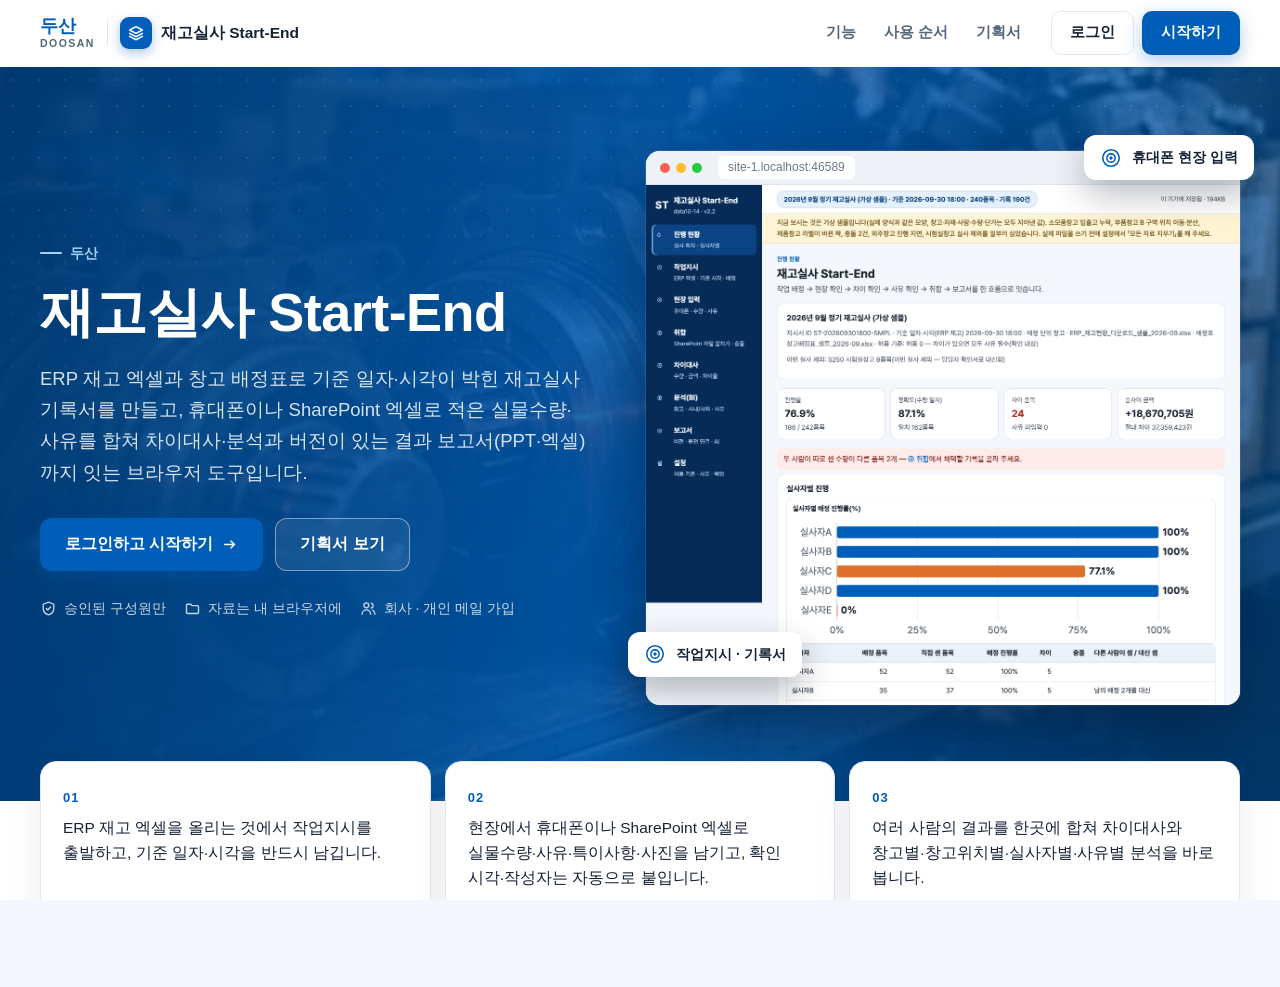
==== commit 53f9f41b: "도구 화면 틀 · 사용 방법 · 내 정보 · 관리 페이지 · 판 2026-11-10.7 Co-Authored-By: Claude Opus 5.5 <noreply@anthropic." ====
--- a/index.html
+++ b/index.html
@@ -17,12 +17,12 @@
        v3: location.reload() 대신 질의 붙은 주소로 — reload 가 Fastly 에 남은 옛 판을 다시 받아 멈추던 것(10-21 build-data 강의안).
        탭 전환·포커스로는 옮기지 않는다(입력 유실). ETag 는 Cloudflare 가 지워서 쓸 수 없다. 원본: dreamit-1000/scripts/fresh-guard/guard.html -->
   <script>(function(){try{var L=location,P='_fg',h=window.history,q=L.search;if(L.protocol==='file:')return;if(/[?&]_fg=/.test(q)&&h&&h.replaceState){q=q.replace(/([?&])_fg=[^&]*&?/,'$1').replace(/[?&]$/,'');h.replaceState(h.state,'',L.pathname+q+L.hash);}var d=Date.parse(document.lastModified),u=L.pathname+L.search,k='__fresh_guard',t=0;if(!d||!window.fetch||!window.sessionStorage)return;var g=function(s,v){return s+(s.indexOf('?')<0?'?':'&')+P+'='+v;};var c=function(){var n=Date.now();if(n-t<15000)return;t=n;fetch(g(u,n),{method:'HEAD',cache:'no-store'}).then(function(r){var lm=r.headers.get('last-modified'),f=lm&&Date.parse(lm);if(!f||f<=d+1000)return;if(sessionStorage.getItem(k)===lm)return;sessionStorage.setItem(k,lm);L.replace(g(L.pathname+L.search,f)+L.hash);})['catch'](function(){});};c();var p=h&&h.pushState;if(p)h.pushState=function(){var x=p.apply(this,arguments);c();return x;};addEventListener('hashchange',c);addEventListener('popstate',c);}catch(e){}})();</script>
-  <link rel="stylesheet" href="css/style.css?v=2026-11-10.6">
+  <link rel="stylesheet" href="css/style.css?v=2026-11-10.7">
   <!-- auth-kit: 로그인 전에는 도구 화면을 감춘다(js/auth.js 가 판정 뒤 푼다) -->
   <script>document.documentElement.classList.add('auth-lock')</script>
-  <link rel="stylesheet" href="css/auth.css?v=2026-11-10.6">
+  <link rel="stylesheet" href="css/auth.css?v=2026-11-10.7">
   <!-- /auth-kit -->
-  <link rel="stylesheet" href="css/theme-brand.css?v=2026-11-10.6">
+  <link rel="stylesheet" href="css/theme-brand.css?v=2026-11-10.7">
 </head>
 <body>
   <a class="skip" href="#main">본문으로 건너뛰기</a>
@@ -55,20 +55,20 @@
   <div id="toast" class="toast" role="status" aria-live="polite" hidden></div>
 
   <!-- 로컬 파일(file://)로 열어도 돌도록 module 이 아닌 일반 스크립트로 불러옵니다 -->
-  <script src="vendor/xlsx.full.min.js?v=2026-11-10.6"></script>
-  <script src="vendor/jszip.min.js?v=2026-11-10.6"></script>
-  <script src="js/logic.js?v=2026-11-10.6"></script>
-  <script src="js/pptx-report.js?v=2026-11-10.6"></script>
-  <script src="js/sample-data.js?v=2026-11-10.6"></script>
-  <script src="js/store.js?v=2026-11-10.6"></script>
-  <script src="js/charts.js?v=2026-11-10.6"></script>
-  <script src="js/ai-endpoint.js?v=2026-11-10.6"></script>
-  <script src="js/ai-panel.js?v=2026-11-10.6"></script>
-  <script src="js/app.js?v=2026-11-10.6"></script>
+  <script src="vendor/xlsx.full.min.js?v=2026-11-10.7"></script>
+  <script src="vendor/jszip.min.js?v=2026-11-10.7"></script>
+  <script src="js/logic.js?v=2026-11-10.7"></script>
+  <script src="js/pptx-report.js?v=2026-11-10.7"></script>
+  <script src="js/sample-data.js?v=2026-11-10.7"></script>
+  <script src="js/store.js?v=2026-11-10.7"></script>
+  <script src="js/charts.js?v=2026-11-10.7"></script>
+  <script src="js/ai-endpoint.js?v=2026-11-10.7"></script>
+  <script src="js/ai-panel.js?v=2026-11-10.7"></script>
+  <script src="js/app.js?v=2026-11-10.7"></script>
   <!-- auth-kit: 로그인 · 사용 신청 · 승인(정본 data10-00/kit/auth) -->
-  <script src="vendor/supabase.js?v=2026-11-10.6"></script>
-  <script src="js/auth-config.js?v=2026-11-10.6"></script>
-  <script src="js/auth.js?v=2026-11-10.6"></script>
+  <script src="vendor/supabase.js?v=2026-11-10.7"></script>
+  <script src="js/auth-config.js?v=2026-11-10.7"></script>
+  <script src="js/auth.js?v=2026-11-10.7"></script>
   <!-- /auth-kit -->
 </body>
 </html>
--- a/css/auth.css
+++ b/css/auth.css
@@ -383,3 +383,124 @@
 .hp-anim .hp-rv { opacity: 0; transform: translateY(18px); transition: opacity .7s ease, transform .7s cubic-bezier(.2, .7, .2, 1); }
 .hp-anim .hp-rv.is-in { opacity: 1; transform: none; }
 @media (prefers-reduced-motion: reduce) { .hp-anim .hp-rv { opacity: 1; transform: none; transition: none; } .ag-home { scroll-behavior: auto; } }
+
+/* ═════════ 도구 화면 틀(로그인 뒤) — kit-shell ═════════
+   앱 원본 CSS 는 그대로 두고 #nav · .side/.sidebar · .topbar 를 덮는다. 두 갈래:
+   kit-a = .side + #nav a > .no · .t · .s(12개) / kit-b = .sidebar + .side-nav a > svg · span(03 · 07 · 08) */
+.kit-ic { width: 18px; height: 18px; fill: none; stroke: currentColor; stroke-width: 1.8; stroke-linecap: round; stroke-linejoin: round; flex: none; }
+
+/* 왼쪽 메뉴 — 회사 남색 */
+.kit-shell .side, .kit-shell .sidebar { background: linear-gradient(180deg, var(--ag-navy) 0%, var(--ag-navy-2) 100%) !important; color: #e8eef7; }
+.kit-shell #nav { display: flex; flex-direction: column; gap: 2px; }
+.kit-shell #nav a { color: rgba(232, 238, 247, .82) !important; border-radius: 10px; text-decoration: none; transition: background-color .15s, color .15s; }
+.kit-shell #nav a:hover { background: rgba(255, 255, 255, .07) !important; color: #fff !important; }
+.kit-shell #nav a[aria-current="page"] { background: color-mix(in srgb, var(--ag-brand) 70%, transparent) !important; color: #fff !important; box-shadow: inset 3px 0 0 var(--ag-accent); }
+.kit-shell.kit-page-on #nav a[aria-current="page"] { background: transparent !important; box-shadow: none; color: rgba(232, 238, 247, .82) !important; }
+/* kit-a: 번호 배지 · 제목 · 설명(설명은 지금 보는 메뉴에만) */
+.kit-a #nav a { display: grid !important; grid-template-columns: 28px minmax(0, 1fr); column-gap: 11px; align-items: center; padding: 9px 12px !important; min-height: 44px; }
+.kit-a #nav a .no { grid-row: 1 / span 2; width: 28px; height: 28px; border-radius: 8px; display: grid !important; place-items: center; font-size: 12px; font-weight: 800;
+  background: rgba(255, 255, 255, .09); color: #fff !important; margin: 0 !important; }
+.kit-a #nav a .t { font-size: 14.5px !important; font-weight: 700 !important; line-height: 1.3; color: inherit !important; }
+.kit-a #nav a .s { display: none !important; font-size: 12px !important; line-height: 1.4; color: rgba(232, 238, 247, .68) !important; margin-top: 2px; }
+.kit-a #nav a[aria-current="page"] .s { display: block !important; color: rgba(255, 255, 255, .8) !important; }
+.kit-a #nav a[aria-current="page"] .no { background: var(--ag-accent); color: var(--ag-navy-2) !important; }
+.kit-a.kit-page-on #nav a[aria-current="page"] .s { display: none !important; }
+.kit-a.kit-page-on #nav a[aria-current="page"] .no { background: rgba(255, 255, 255, .09); color: #fff !important; }
+/* kit-b: 아이콘 · 제목 */
+.kit-b #nav a { display: flex !important; align-items: center; gap: 11px; padding: 10px 12px !important; min-height: 42px; font-size: 14.5px; font-weight: 600; }
+.kit-b #nav a svg { width: 19px; height: 19px; opacity: .9; }
+
+/* 「도움 · 관리」 묶음 */
+.kit-nav { display: flex; flex-direction: column; gap: 2px; margin-top: 14px; padding-top: 12px; border-top: 1px solid rgba(255, 255, 255, .1); }
+.kit-nav-t { margin: 0 0 4px; padding: 0 12px; font-size: 11.5px; font-weight: 700; letter-spacing: .1em; color: rgba(232, 238, 247, .5); }
+.kit-nav a { display: flex; align-items: center; gap: 11px; padding: 9px 12px; min-height: 40px; border-radius: 10px; color: rgba(232, 238, 247, .82); text-decoration: none; font-size: 14px; font-weight: 600; }
+.kit-nav a:hover { background: rgba(255, 255, 255, .07); color: #fff; }
+.kit-nav a[aria-current="page"] { background: color-mix(in srgb, var(--ag-brand) 70%, transparent); color: #fff; box-shadow: inset 3px 0 0 var(--ag-accent); }
+.kit-nav .auth-chip-n { margin-left: auto; }
+
+/* 위쪽 줄 — 사용 방법 · 관리 · 사용자 메뉴 */
+.kit-shell .topbar { gap: 12px; }
+.kit-shell .top-user { display: none !important; }   /* 앱에 박혀 있던 고정 사용자 표시 → 실제 로그인 사용자로 대신 */
+.kit-shell .auth-chip { gap: 4px; margin-left: auto; }
+.auth-chip-link { display: inline-flex; align-items: center; gap: 6px; padding: 7px 11px; border-radius: 9px; color: var(--ag-sub); text-decoration: none; font-size: 14px; font-weight: 600; white-space: nowrap; }
+.auth-chip-link:hover { background: #eef2f7; color: var(--ag-ink); }
+.auth-chip-link[aria-current="page"] { color: var(--ag-brand-d); background: color-mix(in srgb, var(--ag-brand) 10%, #fff); }
+.auth-user { position: relative; margin-left: 4px; }
+.auth-user-btn { display: inline-flex; align-items: center; gap: 9px; padding: 4px 8px 4px 4px; border: 1px solid #e2e8f0; border-radius: 999px; background: #fff; cursor: pointer; font: inherit; color: var(--ag-ink); }
+.auth-user-btn:hover { border-color: var(--ag-brand); }
+.auth-av { display: inline-grid; place-items: center; width: 32px; height: 32px; border-radius: 50%; background: linear-gradient(135deg, var(--ag-brand), var(--ag-navy)); color: #fff; font-size: 12.5px; font-weight: 800; flex: none; }
+.auth-user-t { display: flex; flex-direction: column; line-height: 1.2; text-align: left; max-width: 11em; }
+.auth-user-t b { font-size: 13.5px; overflow: hidden; text-overflow: ellipsis; white-space: nowrap; }
+.auth-user-t small { font-size: 11.5px; color: var(--ag-sub); overflow: hidden; text-overflow: ellipsis; white-space: nowrap; }
+.auth-caret { width: 16px; height: 16px; fill: none; stroke: currentColor; stroke-width: 2; color: var(--ag-sub); }
+.auth-menu { position: absolute; right: 0; top: calc(100% + 8px); z-index: 1600; min-width: 230px; background: #fff; border: 1px solid #e2e8f0; border-radius: 12px; padding: 6px; box-shadow: 0 18px 44px rgba(15, 30, 55, .16); }
+.auth-menu[hidden] { display: none; }
+.auth-menu-h { margin: 4px 10px 6px; font-size: 12.5px; color: var(--ag-sub); overflow: hidden; text-overflow: ellipsis; white-space: nowrap; }
+.auth-menu a, .auth-menu button { display: flex; align-items: center; gap: 10px; width: 100%; padding: 9px 10px; border: 0; background: none; border-radius: 8px; font: inherit; font-size: 14px; color: var(--ag-ink); text-decoration: none; cursor: pointer; text-align: left; }
+.auth-menu a:hover, .auth-menu button:hover { background: #f1f5f9; }
+.auth-menu .kit-ic { color: var(--ag-sub); }
+@media (max-width: 899px) { .auth-chip-link span, .auth-user-t, .auth-caret { display: none; } .auth-chip-link { padding: 7px; } .auth-user-btn { padding: 2px; } }
+
+/* 키트 페이지(사용 방법 · 내 정보 · 관리) */
+.kit-page[hidden] { display: none !important; }
+.kp { max-width: 1100px; color: var(--ag-ink); }
+.kp-head { margin: 4px 0 22px; }
+.kp-kicker { margin: 0 0 6px; font-size: 13px; font-weight: 800; letter-spacing: .1em; color: var(--ag-brand); }
+.kp-head h1 { margin: 0; font-size: clamp(22px, 2.6vw, 28px); line-height: 1.3; color: var(--ag-ink); }
+.kp-sub { margin: 8px 0 0; color: var(--ag-sub); font-size: 15px; max-width: 760px; }
+.kp-toc { display: flex; flex-wrap: wrap; gap: 6px; margin: 0 0 18px; align-items: center; }
+.kp-toc a { padding: 6px 12px; border-radius: 999px; background: #fff; border: 1px solid #e2e8f0; color: var(--ag-ink); text-decoration: none; font-size: 13.5px; font-weight: 600; }
+.kp-toc a:hover { border-color: var(--ag-brand); color: var(--ag-brand-d); }
+.kp-toc .kp-btn { margin-left: auto; }
+.kp-card { background: #fff; border: 1px solid #e2e8f0; border-radius: 14px; padding: 22px 22px 20px; margin: 0 0 16px; scroll-margin-top: 84px; }
+.kp-card h2 { margin: 0 0 14px; font-size: 18px; color: var(--ag-ink); }
+.kp-flat { padding: 16px; }
+.kp-grid2 { display: grid; grid-template-columns: minmax(0, 1fr); gap: 16px; }
+@media (min-width: 900px) { .kp-grid2 { grid-template-columns: repeat(2, minmax(0, 1fr)); } }
+.kp-list { margin: 0; padding-left: 20px; display: grid; gap: 8px; font-size: 15px; line-height: 1.65; }
+.kp-steps { list-style: none; margin: 0; padding: 0; display: grid; gap: 10px; counter-reset: ks; }
+.kp-steps li { position: relative; padding: 12px 14px 12px 52px; border-radius: 12px; background: #f6f8fb; counter-increment: ks; display: grid; gap: 3px; }
+.kp-steps li::before { content: counter(ks); position: absolute; left: 14px; top: 12px; width: 26px; height: 26px; border-radius: 50%; display: grid; place-items: center; background: var(--ag-navy); color: #fff; font-weight: 800; font-size: 13px; }
+.kp-steps b { font-size: 15.5px; } .kp-steps span { font-size: 14.5px; color: var(--ag-sub); line-height: 1.6; }
+.kp-flow { list-style: none; margin: 0; padding: 0; display: grid; grid-template-columns: minmax(0, 1fr); gap: 10px; }
+@media (min-width: 900px) { .kp-flow { grid-template-columns: repeat(2, minmax(0, 1fr)); } }
+.kp-flow li { display: flex; gap: 12px; padding: 12px 14px; border: 1px solid #e2e8f0; border-radius: 12px; }
+.kp-flow b { font-size: 15.5px; } .kp-flow p { margin: 3px 0 0; font-size: 14.5px; color: var(--ag-sub); line-height: 1.6; }
+.kp-n { display: inline-grid; place-items: center; width: 28px; height: 28px; border-radius: 8px; background: color-mix(in srgb, var(--ag-brand) 12%, #fff); color: var(--ag-brand-d); font-weight: 800; flex: none; }
+.kp-tw { overflow-x: auto; }
+.kp-table { width: 100%; border-collapse: collapse; font-size: 14.5px; }
+.kp-table th, .kp-table td { text-align: left; vertical-align: top; padding: 11px 10px; border-bottom: 1px solid #e8edf3; }
+.kp-table thead th { background: #f4f7fb; font-size: 13px; color: var(--ag-sub); white-space: nowrap; }
+.kp-table tbody th { white-space: nowrap; font-weight: 700; color: var(--ag-ink); }
+.kp-table small { display: block; color: var(--ag-sub); font-size: 12.5px; }
+.kp-note { margin: 10px 0 0; color: var(--ag-sub); font-size: 14px; }
+.kp-foot { color: var(--ag-sub); font-size: 14.5px; } .kp-foot a { color: var(--ag-brand-d); }
+.kp-btn { font: inherit; font-size: 14px; font-weight: 700; display: inline-flex; align-items: center; justify-content: center; gap: 6px; min-height: 40px; padding: 7px 14px; border-radius: 9px; border: 1px solid #d6dee8; background: #fff; color: var(--ag-ink); cursor: pointer; white-space: nowrap; }
+.kp-btn:hover { border-color: var(--ag-brand); }
+.kp-btn:disabled { opacity: .6; cursor: progress; }
+.kp-primary { background: var(--ag-brand); border-color: var(--ag-brand); color: #fff; } .kp-primary:hover { background: var(--ag-brand-d); }
+.kp-ghost { background: transparent; }
+.kp-sm { min-height: 34px; padding: 4px 10px; font-size: 13px; }
+.kp-form { gap: 12px; } .kp-form .kp-btn { justify-self: start; }
+.kp-msg { margin: 6px 0 0 !important; }
+.kp-hr { border: 0; border-top: 1px solid #e8edf3; margin: 18px 0; }
+.kp-dl { display: grid; grid-template-columns: 72px minmax(0, 1fr); gap: 8px 12px; margin: 0 0 16px; font-size: 14.5px; }
+.kp-dl dt { color: var(--ag-sub); } .kp-dl dd { margin: 0; overflow-wrap: anywhere; }
+.kp-st { display: inline-block; padding: 2px 9px; border-radius: 999px; font-size: 12.5px; font-weight: 700; background: #eef2f6; color: var(--ag-sub); white-space: nowrap; }
+.kp-st.is-pending { background: var(--ag-warn-bg); color: var(--ag-warn); } .kp-st.is-active { background: var(--ag-ok-bg); color: var(--ag-ok); }
+.kp-st.is-disabled { background: var(--ag-err-bg); color: var(--ag-err); } .kp-st.is-role { background: color-mix(in srgb, var(--ag-brand) 12%, #fff); color: var(--ag-brand-d); }
+.kp-stats { display: grid; grid-template-columns: repeat(auto-fit, minmax(130px, 1fr)); gap: 10px; margin: 0 0 18px; }
+.kp-stat { display: flex; flex-direction: column; align-items: flex-start; gap: 4px; padding: 14px 16px; border-radius: 12px; border: 1px solid #e2e8f0; background: #fff; font: inherit; cursor: pointer; text-align: left; color: var(--ag-ink); }
+.kp-stat span { font-size: 13px; color: var(--ag-sub); font-weight: 600; } .kp-stat b { font-size: 24px; }
+.kp-stat.is-on { border-color: var(--ag-brand); box-shadow: 0 0 0 3px color-mix(in srgb, var(--ag-brand) 15%, transparent); }
+.kp-tabs { display: flex; gap: 2px; border-bottom: 1px solid #e2e8f0; margin: 0 0 14px; }
+.kp-tabs button { font: inherit; font-size: 14.5px; font-weight: 700; padding: 10px 14px; border: 0; background: none; color: var(--ag-sub); cursor: pointer; border-bottom: 2px solid transparent; margin-bottom: -1px; }
+.kp-tabs button[aria-selected="true"] { color: var(--ag-ink); border-bottom-color: var(--ag-brand); }
+.kp-tools { display: flex; flex-wrap: wrap; gap: 8px; margin: 0 0 12px; }
+.kp-in { font: inherit; font-size: 14px; padding: 7px 10px; border: 1px solid #d6dee8; border-radius: 8px; min-width: 0; width: 100%; margin: 0 0 4px; }
+.kp-search { flex: 1 1 240px; width: auto; margin: 0; min-height: 40px; }
+.kp-who { display: flex; align-items: center; gap: 10px; } .kp-who b { font-size: 14.5px; }
+.kp-acts { display: flex; flex-wrap: wrap; gap: 6px; min-width: 190px; }
+.kp-members tr.is-pending td { background: color-mix(in srgb, var(--ag-warn-bg) 55%, #fff); }
+.kp-chg { display: inline-block; margin: 0 10px 4px 0; font-size: 13.5px; }
+@media print { .kit-shell .side, .kit-shell .sidebar, .kit-shell .topbar, .kp-toc, .kit-nav { display: none !important; } .kp-card { break-inside: avoid; border-color: #ccc; } }
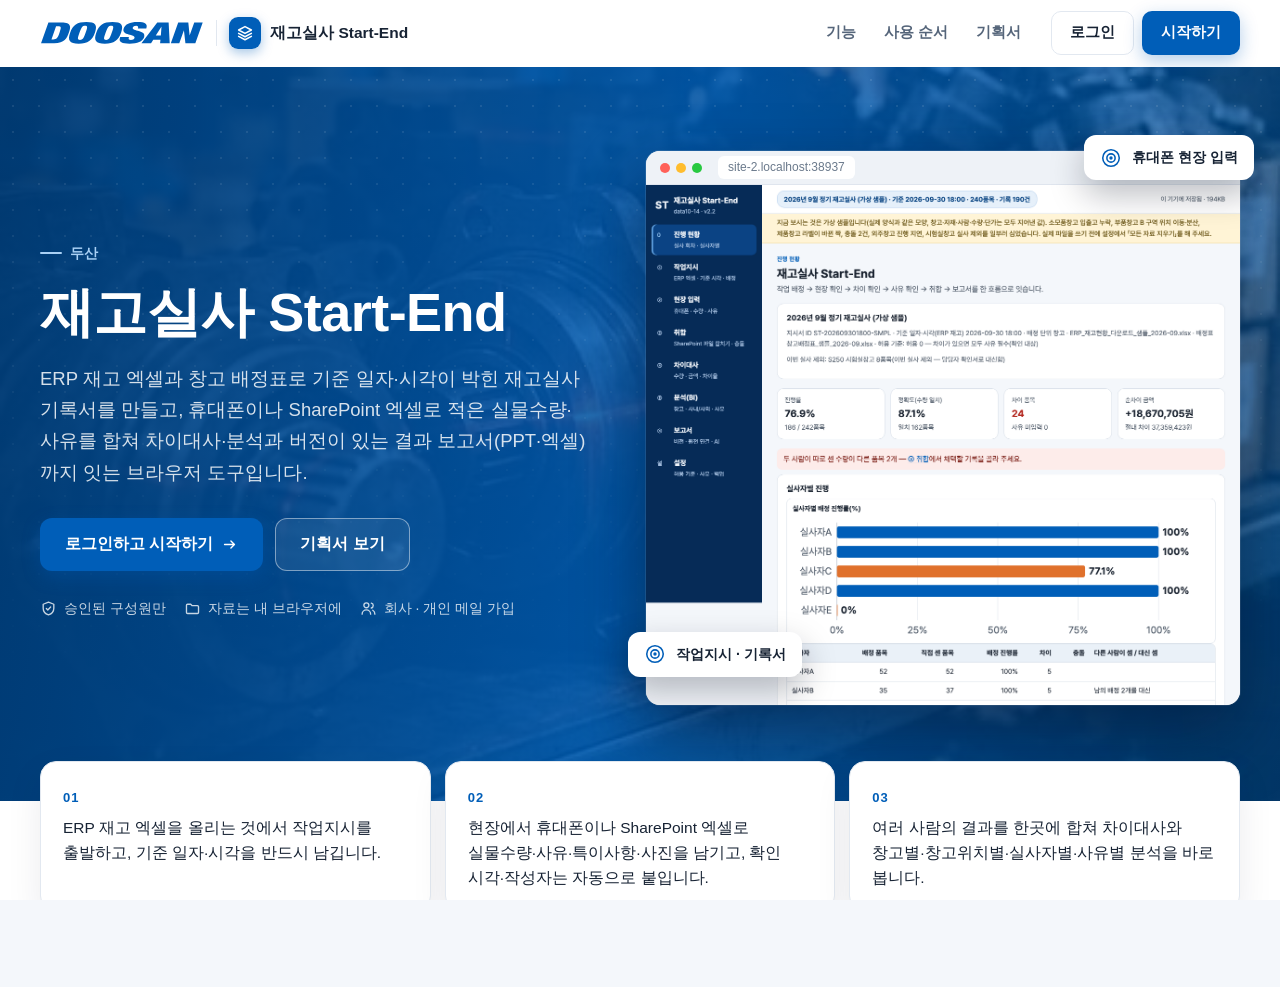
==== commit 0a5fb19b: "회사 로고 반영(로그인 전 머리글) · 판 2026-11-11.1 Co-Authored-By: Claude Opus 5.5 <noreply@anthropic.com>" ====
--- a/index.html
+++ b/index.html
@@ -17,12 +17,12 @@
        v3: location.reload() 대신 질의 붙은 주소로 — reload 가 Fastly 에 남은 옛 판을 다시 받아 멈추던 것(10-21 build-data 강의안).
        탭 전환·포커스로는 옮기지 않는다(입력 유실). ETag 는 Cloudflare 가 지워서 쓸 수 없다. 원본: dreamit-1000/scripts/fresh-guard/guard.html -->
   <script>(function(){try{var L=location,P='_fg',h=window.history,q=L.search;if(L.protocol==='file:')return;if(/[?&]_fg=/.test(q)&&h&&h.replaceState){q=q.replace(/([?&])_fg=[^&]*&?/,'$1').replace(/[?&]$/,'');h.replaceState(h.state,'',L.pathname+q+L.hash);}var d=Date.parse(document.lastModified),u=L.pathname+L.search,k='__fresh_guard',t=0;if(!d||!window.fetch||!window.sessionStorage)return;var g=function(s,v){return s+(s.indexOf('?')<0?'?':'&')+P+'='+v;};var c=function(){var n=Date.now();if(n-t<15000)return;t=n;fetch(g(u,n),{method:'HEAD',cache:'no-store'}).then(function(r){var lm=r.headers.get('last-modified'),f=lm&&Date.parse(lm);if(!f||f<=d+1000)return;if(sessionStorage.getItem(k)===lm)return;sessionStorage.setItem(k,lm);L.replace(g(L.pathname+L.search,f)+L.hash);})['catch'](function(){});};c();var p=h&&h.pushState;if(p)h.pushState=function(){var x=p.apply(this,arguments);c();return x;};addEventListener('hashchange',c);addEventListener('popstate',c);}catch(e){}})();</script>
-  <link rel="stylesheet" href="css/style.css?v=2026-11-10.7">
+  <link rel="stylesheet" href="css/style.css?v=2026-11-11.1">
   <!-- auth-kit: 로그인 전에는 도구 화면을 감춘다(js/auth.js 가 판정 뒤 푼다) -->
   <script>document.documentElement.classList.add('auth-lock')</script>
-  <link rel="stylesheet" href="css/auth.css?v=2026-11-10.7">
+  <link rel="stylesheet" href="css/auth.css?v=2026-11-11.1">
   <!-- /auth-kit -->
-  <link rel="stylesheet" href="css/theme-brand.css?v=2026-11-10.7">
+  <link rel="stylesheet" href="css/theme-brand.css?v=2026-11-11.1">
 </head>
 <body>
   <a class="skip" href="#main">본문으로 건너뛰기</a>
@@ -55,20 +55,20 @@
   <div id="toast" class="toast" role="status" aria-live="polite" hidden></div>
 
   <!-- 로컬 파일(file://)로 열어도 돌도록 module 이 아닌 일반 스크립트로 불러옵니다 -->
-  <script src="vendor/xlsx.full.min.js?v=2026-11-10.7"></script>
-  <script src="vendor/jszip.min.js?v=2026-11-10.7"></script>
-  <script src="js/logic.js?v=2026-11-10.7"></script>
-  <script src="js/pptx-report.js?v=2026-11-10.7"></script>
-  <script src="js/sample-data.js?v=2026-11-10.7"></script>
-  <script src="js/store.js?v=2026-11-10.7"></script>
-  <script src="js/charts.js?v=2026-11-10.7"></script>
-  <script src="js/ai-endpoint.js?v=2026-11-10.7"></script>
-  <script src="js/ai-panel.js?v=2026-11-10.7"></script>
-  <script src="js/app.js?v=2026-11-10.7"></script>
+  <script src="vendor/xlsx.full.min.js?v=2026-11-11.1"></script>
+  <script src="vendor/jszip.min.js?v=2026-11-11.1"></script>
+  <script src="js/logic.js?v=2026-11-11.1"></script>
+  <script src="js/pptx-report.js?v=2026-11-11.1"></script>
+  <script src="js/sample-data.js?v=2026-11-11.1"></script>
+  <script src="js/store.js?v=2026-11-11.1"></script>
+  <script src="js/charts.js?v=2026-11-11.1"></script>
+  <script src="js/ai-endpoint.js?v=2026-11-11.1"></script>
+  <script src="js/ai-panel.js?v=2026-11-11.1"></script>
+  <script src="js/app.js?v=2026-11-11.1"></script>
   <!-- auth-kit: 로그인 · 사용 신청 · 승인(정본 data10-00/kit/auth) -->
-  <script src="vendor/supabase.js?v=2026-11-10.7"></script>
-  <script src="js/auth-config.js?v=2026-11-10.7"></script>
-  <script src="js/auth.js?v=2026-11-10.7"></script>
+  <script src="vendor/supabase.js?v=2026-11-11.1"></script>
+  <script src="js/auth-config.js?v=2026-11-11.1"></script>
+  <script src="js/auth.js?v=2026-11-11.1"></script>
   <!-- /auth-kit -->
 </body>
 </html>
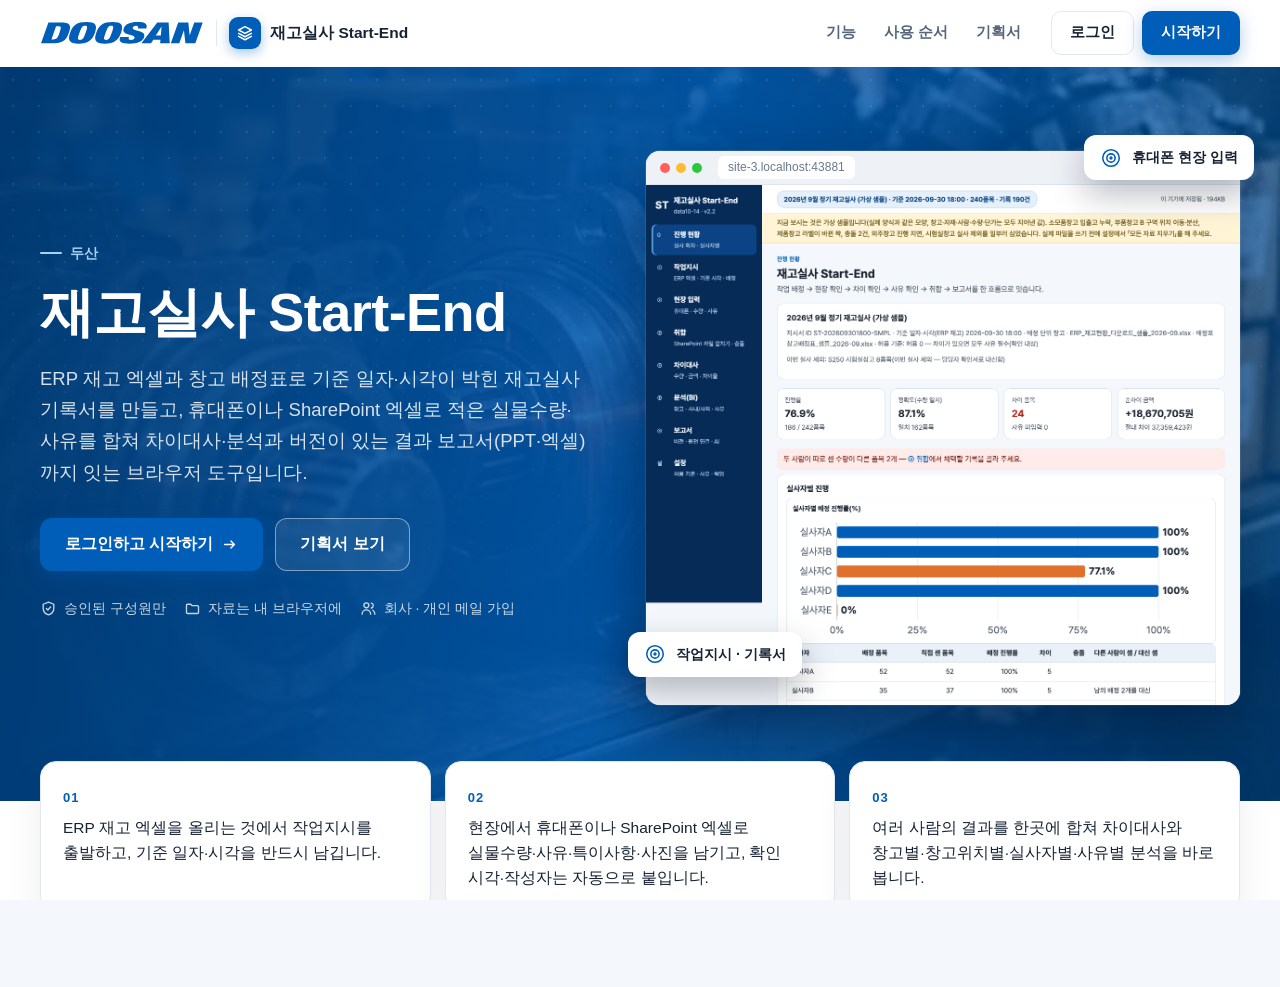
==== commit 2e8566b4: "개발 자료 전체 공개 — 개발일지 · 기획서 원문 · 시험 · SQL · 스크립트 · README (수강생 내려받기용) Co-Authored-By: Claude Fable 5.2 " ====
--- a/index.html
+++ b/index.html
@@ -17,12 +17,13 @@
        v3: location.reload() 대신 질의 붙은 주소로 — reload 가 Fastly 에 남은 옛 판을 다시 받아 멈추던 것(10-21 build-data 강의안).
        탭 전환·포커스로는 옮기지 않는다(입력 유실). ETag 는 Cloudflare 가 지워서 쓸 수 없다. 원본: dreamit-1000/scripts/fresh-guard/guard.html -->
   <script>(function(){try{var L=location,P='_fg',h=window.history,q=L.search;if(L.protocol==='file:')return;if(/[?&]_fg=/.test(q)&&h&&h.replaceState){q=q.replace(/([?&])_fg=[^&]*&?/,'$1').replace(/[?&]$/,'');h.replaceState(h.state,'',L.pathname+q+L.hash);}var d=Date.parse(document.lastModified),u=L.pathname+L.search,k='__fresh_guard',t=0;if(!d||!window.fetch||!window.sessionStorage)return;var g=function(s,v){return s+(s.indexOf('?')<0?'?':'&')+P+'='+v;};var c=function(){var n=Date.now();if(n-t<15000)return;t=n;fetch(g(u,n),{method:'HEAD',cache:'no-store'}).then(function(r){var lm=r.headers.get('last-modified'),f=lm&&Date.parse(lm);if(!f||f<=d+1000)return;if(sessionStorage.getItem(k)===lm)return;sessionStorage.setItem(k,lm);L.replace(g(L.pathname+L.search,f)+L.hash);})['catch'](function(){});};c();var p=h&&h.pushState;if(p)h.pushState=function(){var x=p.apply(this,arguments);c();return x;};addEventListener('hashchange',c);addEventListener('popstate',c);}catch(e){}})();</script>
-  <link rel="stylesheet" href="css/style.css?v=2026-11-11.1">
+  <link rel="stylesheet" href="css/style.css?v=2026-11-11.3">
   <!-- auth-kit: 로그인 전에는 도구 화면을 감춘다(js/auth.js 가 판정 뒤 푼다) -->
   <script>document.documentElement.classList.add('auth-lock')</script>
-  <link rel="stylesheet" href="css/auth.css?v=2026-11-11.1">
+  <link rel="stylesheet" href="css/auth.css?v=2026-11-11.3">
+  <link rel="stylesheet" href="css/board.css?v=2026-11-11.3">
   <!-- /auth-kit -->
-  <link rel="stylesheet" href="css/theme-brand.css?v=2026-11-11.1">
+  <link rel="stylesheet" href="css/theme-brand.css?v=2026-11-11.3">
 </head>
 <body>
   <a class="skip" href="#main">본문으로 건너뛰기</a>
@@ -55,20 +56,21 @@
   <div id="toast" class="toast" role="status" aria-live="polite" hidden></div>
 
   <!-- 로컬 파일(file://)로 열어도 돌도록 module 이 아닌 일반 스크립트로 불러옵니다 -->
-  <script src="vendor/xlsx.full.min.js?v=2026-11-11.1"></script>
-  <script src="vendor/jszip.min.js?v=2026-11-11.1"></script>
-  <script src="js/logic.js?v=2026-11-11.1"></script>
-  <script src="js/pptx-report.js?v=2026-11-11.1"></script>
-  <script src="js/sample-data.js?v=2026-11-11.1"></script>
-  <script src="js/store.js?v=2026-11-11.1"></script>
-  <script src="js/charts.js?v=2026-11-11.1"></script>
-  <script src="js/ai-endpoint.js?v=2026-11-11.1"></script>
-  <script src="js/ai-panel.js?v=2026-11-11.1"></script>
-  <script src="js/app.js?v=2026-11-11.1"></script>
+  <script src="vendor/xlsx.full.min.js?v=2026-11-11.3"></script>
+  <script src="vendor/jszip.min.js?v=2026-11-11.3"></script>
+  <script src="js/logic.js?v=2026-11-11.3"></script>
+  <script src="js/pptx-report.js?v=2026-11-11.3"></script>
+  <script src="js/sample-data.js?v=2026-11-11.3"></script>
+  <script src="js/store.js?v=2026-11-11.3"></script>
+  <script src="js/charts.js?v=2026-11-11.3"></script>
+  <script src="js/ai-endpoint.js?v=2026-11-11.3"></script>
+  <script src="js/ai-panel.js?v=2026-11-11.3"></script>
+  <script src="js/app.js?v=2026-11-11.3"></script>
   <!-- auth-kit: 로그인 · 사용 신청 · 승인(정본 data10-00/kit/auth) -->
-  <script src="vendor/supabase.js?v=2026-11-11.1"></script>
-  <script src="js/auth-config.js?v=2026-11-11.1"></script>
-  <script src="js/auth.js?v=2026-11-11.1"></script>
+  <script src="vendor/supabase.js?v=2026-11-11.3"></script>
+  <script src="js/auth-config.js?v=2026-11-11.3"></script>
+  <script src="js/board.js?v=2026-11-11.3"></script>
+  <script src="js/auth.js?v=2026-11-11.3"></script>
   <!-- /auth-kit -->
 </body>
 </html>
--- a/css/auth.css
+++ b/css/auth.css
@@ -504,3 +504,44 @@
 .kp-members tr.is-pending td { background: color-mix(in srgb, var(--ag-warn-bg) 55%, #fff); }
 .kp-chg { display: inline-block; margin: 0 10px 4px 0; font-size: 13.5px; }
 @media print { .kit-shell .side, .kit-shell .sidebar, .kit-shell .topbar, .kp-toc, .kit-nav { display: none !important; } .kp-card { break-inside: avoid; border-color: #ccc; } }
+
+/* ───────── 첫 화면: 사진 슬라이드(hero_mode = slide) ───────── */
+.hp-hero-wrap { display: contents; }
+.hp-slide { background: var(--ag-navy-2); }
+.hp-slide::after { display: none; }
+.hp-sl-track { position: absolute; inset: 0; display: flex; transition: transform .9s cubic-bezier(.22, .7, .2, 1); will-change: transform; }
+.hp-sl { flex: 0 0 100%; background: center / cover no-repeat; }
+.hp-slide::before { content: ''; position: absolute; inset: 0; z-index: 1; pointer-events: none;
+  background: linear-gradient(95deg, color-mix(in srgb, var(--ag-navy-2) 92%, transparent) 0%, color-mix(in srgb, var(--ag-navy-2) 74%, transparent) 42%, color-mix(in srgb, var(--ag-navy-2) 22%, transparent) 78%, transparent 100%),
+              linear-gradient(0deg, rgba(0, 0, 0, .34) 0%, transparent 34%); }
+.hp-slide .hp-slide-in { z-index: 2; grid-template-columns: minmax(0, 1fr); min-height: clamp(480px, 70vh, 740px); padding-bottom: 150px; }
+.hp-slide .hp-hero-copy { max-width: 720px; }
+.hp-slide h1 { color: #fff; text-shadow: 0 2px 18px rgba(0, 0, 0, .28); }
+.hp-slide .hp-lead, .hp-slide .hp-trust-chips li { color: rgba(255, 255, 255, .9); }
+.hp-sl-ctl { position: absolute; z-index: 3; left: 0; right: 0; bottom: 72px; display: flex; align-items: center; justify-content: center; gap: 10px; }
+.hp-sl-btn { width: 44px; height: 44px; display: inline-grid; place-items: center; border-radius: 50%; border: 1px solid rgba(255, 255, 255, .45); background: rgba(10, 20, 40, .38); color: #fff; cursor: pointer; font: inherit; font-size: 13px; backdrop-filter: blur(6px); }
+.hp-sl-btn:hover { background: rgba(10, 20, 40, .6); border-color: #fff; }
+.hp-sl-btn:focus-visible, .hp-sl-dots button:focus-visible { outline: 2px solid #fff; outline-offset: 2px; }
+.hp-flip { transform: scaleX(-1); }
+.hp-sl-dots { display: flex; align-items: center; gap: 4px; }
+.hp-sl-dots button { width: 44px; height: 44px; padding: 0; border: 0; background: none; cursor: pointer; display: grid; place-items: center; }
+.hp-sl-dots button::before { content: ''; width: 26px; height: 4px; border-radius: 4px; background: rgba(255, 255, 255, .42); transition: background .2s, width .2s; }
+.hp-sl-dots button[aria-current="true"]::before { background: #fff; width: 38px; }
+.hp-sl-cap { position: absolute; z-index: 3; right: var(--hp-pad, 20px); bottom: 82px; margin: 0; font-size: 13px; color: rgba(255, 255, 255, .8); max-width: 34ch; text-align: right; }
+.hp-sl-cap:empty { display: none; }
+.ag-light .hp-slide h1 { color: #fff; }
+.ag-light .hp-slide .hp-lead, .ag-light .hp-slide .hp-trust-chips li { color: rgba(255, 255, 255, .9); }
+@media (max-width: 899px) { .hp-sl-cap { display: none; } .hp-slide .hp-slide-in { min-height: 0; padding-bottom: 140px; } }
+@media (prefers-reduced-motion: reduce) { .hp-sl-track { transition: none; } }
+/* 관리자 「첫 화면」 */
+.ks-opts { display: grid; grid-template-columns: minmax(0, 1fr); gap: 12px; }
+@media (min-width: 900px) { .ks-opts { grid-template-columns: repeat(2, minmax(0, 1fr)); } }
+.ag-form .ks-opt { display: flex; align-items: flex-start; gap: 12px; padding: 16px; border: 1.5px solid var(--ag-line); border-radius: 12px; cursor: pointer; font-weight: 400; }
+.ks-opt:has(input:checked) { border-color: var(--ag-brand); background: color-mix(in srgb, var(--ag-brand) 6%, #fff); }
+.ks-opt.is-off { opacity: .6; cursor: not-allowed; }
+.ag-form .ks-opt input { width: 20px; height: 20px; padding: 0; margin-top: 2px; flex: none; }
+.ks-opt span { display: grid; gap: 4px; } .ks-opt b { font-size: 16px; color: var(--ag-ink); } .ks-opt small { font-size: 14px; line-height: 1.6; color: var(--ag-sub); }
+.ks-thumbs { list-style: none; margin: 0 0 12px; padding: 0; display: grid; grid-template-columns: repeat(auto-fill, minmax(200px, 1fr)); gap: 12px; }
+.ks-thumbs li { display: grid; gap: 6px; font-size: 13px; color: var(--ag-sub); }
+.ks-thumbs img { width: 100%; aspect-ratio: 16 / 7.5; object-fit: cover; border-radius: 10px; border: 1px solid #e2e8f0; display: block; }
+.kp code { padding: 1px 6px; border-radius: 6px; background: #eef2f6; font-size: .92em; }
--- a/css/board.css
+++ b/css/board.css
@@ -0,0 +1,38 @@
+/* data10 게시판 · 새 글 알림 — 정본: data10-00/kit/auth/css/board.css */
+.kit-ext-n { display: inline-grid; place-items: center; min-width: 18px; height: 18px; padding: 0 5px; margin-left: 6px; border-radius: 9px; background: #d92d20; color: #fff; font-size: 11.5px; font-weight: 800; line-height: 1; }
+.kit-ext-n[hidden] { display: none; }
+.kit-nav .kit-ext-n { margin-left: auto; }
+.kb-tools { display: flex; flex-wrap: wrap; gap: 8px; align-items: center; margin: 0 0 14px; }
+.kb-tools .kb-right { margin-left: auto; }
+.kb-danger { color: var(--ag-err); } .kb-danger:hover { border-color: var(--ag-err); }
+.kb-list { list-style: none; margin: 0; padding: 0; }
+.kb-list li + li { border-top: 1px solid #e8edf3; }
+.kb-list a { display: flex; flex-wrap: wrap; align-items: center; gap: 6px 10px; padding: 14px 10px; min-height: 48px; color: var(--ag-ink); text-decoration: none; border-radius: 10px; }
+.kb-list a:hover { background: #f4f7fb; }
+.kb-t { font-size: 16px; font-weight: 700; word-break: keep-all; overflow-wrap: anywhere; }
+.kb-m { margin-left: auto; font-size: 13.5px; color: var(--ag-sub); white-space: nowrap; }
+.kb-c { font-size: 12.5px; font-weight: 700; color: var(--ag-sub); }
+.kb-pin, .kb-new { display: inline-block; padding: 2px 8px; border-radius: 999px; font-size: 12px; font-weight: 800; white-space: nowrap; }
+.kb-pin { background: color-mix(in srgb, var(--ag-brand) 14%, #fff); color: var(--ag-brand-d); margin-right: 6px; }
+.kb-new { background: #fdecea; color: #b3261e; }
+.kb-empty, .kb-dim { color: var(--ag-sub); font-size: 15px; margin: 6px 0; }
+.kb-err { margin: 0 0 12px; padding: 10px 12px; border-radius: 10px; background: var(--ag-err-bg); color: var(--ag-err); font-size: 14.5px; }
+.kb-post h2 { font-size: 20px; line-height: 1.4; margin-bottom: 6px; word-break: keep-all; overflow-wrap: anywhere; }
+.kb-meta { margin: 0 0 12px; font-size: 13.5px; color: var(--ag-sub); }
+.kb-body { font-size: 15.5px; line-height: 1.75; word-break: keep-all; overflow-wrap: anywhere; }
+.kb-coms { list-style: none; margin: 0 0 16px; padding: 0; display: grid; gap: 12px; }
+.kb-coms li { padding: 12px 14px; border-radius: 12px; background: #f6f8fb; }
+.kb-coms .kb-meta { margin-bottom: 4px; }
+.kb-link { font: inherit; font-size: 13px; border: 0; background: none; color: var(--ag-sub); text-decoration: underline; cursor: pointer; padding: 0 4px; }
+.kb-form textarea, .kb-cform textarea, .kb-form select { font: inherit; font-size: 16px; font-weight: 400; padding: 10px 12px; border: 1px solid var(--ag-line); border-radius: 9px; background: #fff; color: var(--ag-ink); width: 100%; box-sizing: border-box; }
+.kb-form textarea, .kb-cform textarea { resize: vertical; line-height: 1.65; }
+.kb-form textarea:focus, .kb-cform textarea:focus, .kb-form select:focus { outline: 2px solid var(--ag-brand); outline-offset: 1px; border-color: var(--ag-brand); }
+.kb-form .kb-chk { display: flex; align-items: center; gap: 8px; font-weight: 600; }
+.kb-form .kb-chk input { width: 18px; height: 18px; padding: 0; }
+.kb code, .kb-form code { padding: 1px 6px; border-radius: 6px; background: #eef2f6; font-size: .92em; }
+.kb-toast { position: fixed; right: 18px; bottom: 18px; z-index: 9000; display: flex; align-items: center; gap: 12px; max-width: min(360px, calc(100vw - 36px)); padding: 13px 16px; border: 0; border-radius: 14px; background: var(--ag-navy, #172334); color: #fff; font: inherit; text-align: left; cursor: pointer; box-shadow: 0 14px 34px rgba(15, 30, 55, .28); }
+.kb-toast span { display: grid; gap: 2px; min-width: 0; }
+.kb-toast b { font-size: 14.5px; }
+.kb-toast small { font-size: 13.5px; opacity: .85; overflow: hidden; text-overflow: ellipsis; white-space: nowrap; }
+@media (max-width: 639px) { .kb-m { margin-left: 0; width: 100%; } }
+@media print { .kb-toast, .kb-tools { display: none !important; } }
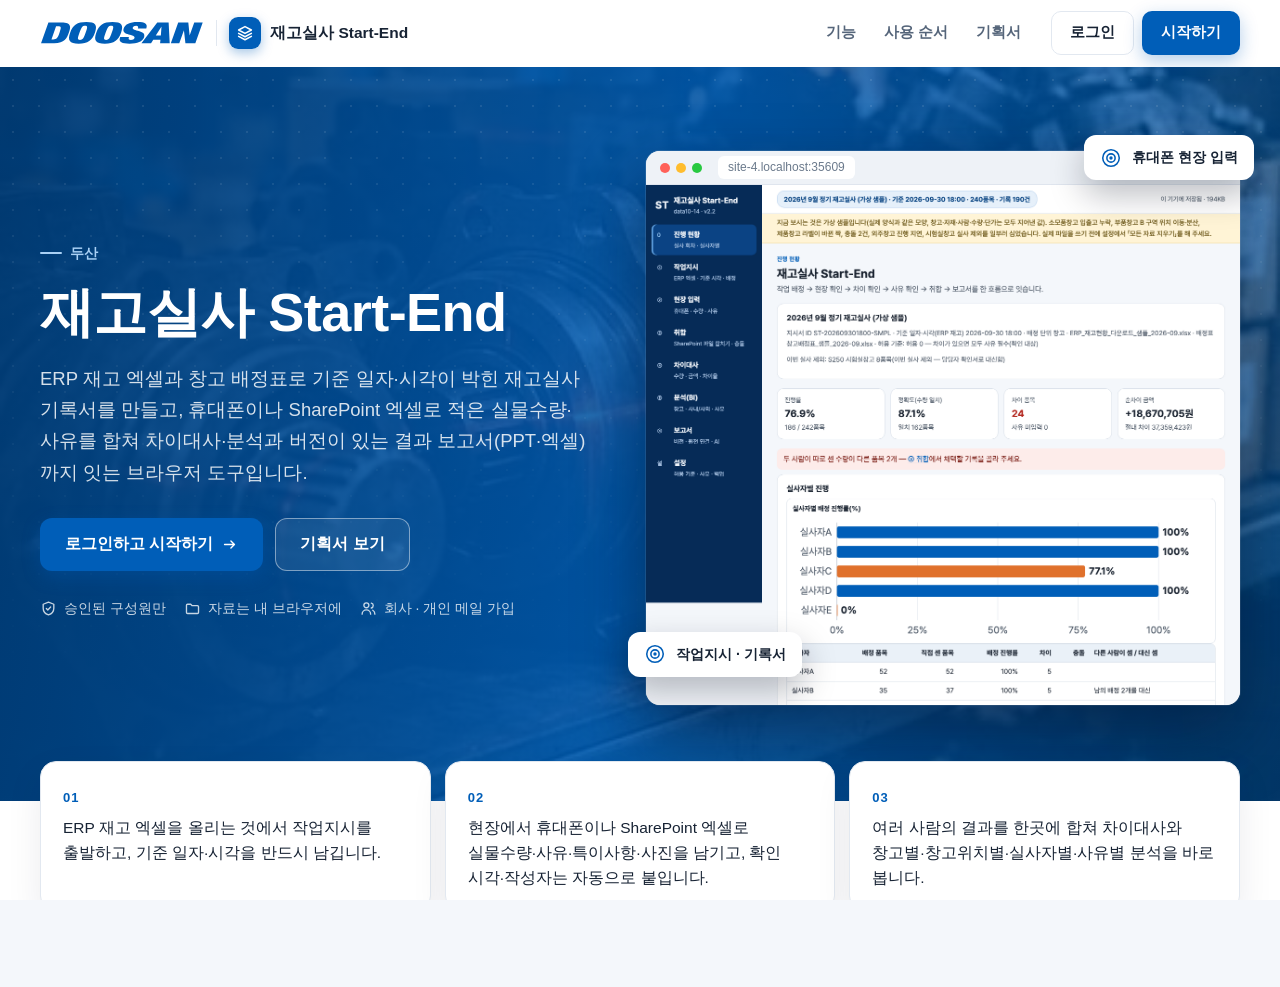
==== commit e12c94f7: "개발 자료 전체 공개 — 개발일지 · 기획서 원문 · 시험 · SQL · 스크립트 · README (수강생 내려받기용) Co-Authored-By: Claude Fable 5.2 " ====
--- a/index.html
+++ b/index.html
@@ -17,13 +17,13 @@
        v3: location.reload() 대신 질의 붙은 주소로 — reload 가 Fastly 에 남은 옛 판을 다시 받아 멈추던 것(10-21 build-data 강의안).
        탭 전환·포커스로는 옮기지 않는다(입력 유실). ETag 는 Cloudflare 가 지워서 쓸 수 없다. 원본: dreamit-1000/scripts/fresh-guard/guard.html -->
   <script>(function(){try{var L=location,P='_fg',h=window.history,q=L.search;if(L.protocol==='file:')return;if(/[?&]_fg=/.test(q)&&h&&h.replaceState){q=q.replace(/([?&])_fg=[^&]*&?/,'$1').replace(/[?&]$/,'');h.replaceState(h.state,'',L.pathname+q+L.hash);}var d=Date.parse(document.lastModified),u=L.pathname+L.search,k='__fresh_guard',t=0;if(!d||!window.fetch||!window.sessionStorage)return;var g=function(s,v){return s+(s.indexOf('?')<0?'?':'&')+P+'='+v;};var c=function(){var n=Date.now();if(n-t<15000)return;t=n;fetch(g(u,n),{method:'HEAD',cache:'no-store'}).then(function(r){var lm=r.headers.get('last-modified'),f=lm&&Date.parse(lm);if(!f||f<=d+1000)return;if(sessionStorage.getItem(k)===lm)return;sessionStorage.setItem(k,lm);L.replace(g(L.pathname+L.search,f)+L.hash);})['catch'](function(){});};c();var p=h&&h.pushState;if(p)h.pushState=function(){var x=p.apply(this,arguments);c();return x;};addEventListener('hashchange',c);addEventListener('popstate',c);}catch(e){}})();</script>
-  <link rel="stylesheet" href="css/style.css?v=2026-11-11.3">
+  <link rel="stylesheet" href="css/style.css?v=2026-11-11.4">
   <!-- auth-kit: 로그인 전에는 도구 화면을 감춘다(js/auth.js 가 판정 뒤 푼다) -->
   <script>document.documentElement.classList.add('auth-lock')</script>
-  <link rel="stylesheet" href="css/auth.css?v=2026-11-11.3">
-  <link rel="stylesheet" href="css/board.css?v=2026-11-11.3">
+  <link rel="stylesheet" href="css/auth.css?v=2026-11-11.4">
+  <link rel="stylesheet" href="css/board.css?v=2026-11-11.4">
   <!-- /auth-kit -->
-  <link rel="stylesheet" href="css/theme-brand.css?v=2026-11-11.3">
+  <link rel="stylesheet" href="css/theme-brand.css?v=2026-11-11.4">
 </head>
 <body>
   <a class="skip" href="#main">본문으로 건너뛰기</a>
@@ -56,21 +56,21 @@
   <div id="toast" class="toast" role="status" aria-live="polite" hidden></div>
 
   <!-- 로컬 파일(file://)로 열어도 돌도록 module 이 아닌 일반 스크립트로 불러옵니다 -->
-  <script src="vendor/xlsx.full.min.js?v=2026-11-11.3"></script>
-  <script src="vendor/jszip.min.js?v=2026-11-11.3"></script>
-  <script src="js/logic.js?v=2026-11-11.3"></script>
-  <script src="js/pptx-report.js?v=2026-11-11.3"></script>
-  <script src="js/sample-data.js?v=2026-11-11.3"></script>
-  <script src="js/store.js?v=2026-11-11.3"></script>
-  <script src="js/charts.js?v=2026-11-11.3"></script>
-  <script src="js/ai-endpoint.js?v=2026-11-11.3"></script>
-  <script src="js/ai-panel.js?v=2026-11-11.3"></script>
-  <script src="js/app.js?v=2026-11-11.3"></script>
+  <script src="vendor/xlsx.full.min.js?v=2026-11-11.4"></script>
+  <script src="vendor/jszip.min.js?v=2026-11-11.4"></script>
+  <script src="js/logic.js?v=2026-11-11.4"></script>
+  <script src="js/pptx-report.js?v=2026-11-11.4"></script>
+  <script src="js/sample-data.js?v=2026-11-11.4"></script>
+  <script src="js/store.js?v=2026-11-11.4"></script>
+  <script src="js/charts.js?v=2026-11-11.4"></script>
+  <script src="js/ai-endpoint.js?v=2026-11-11.4"></script>
+  <script src="js/ai-panel.js?v=2026-11-11.4"></script>
+  <script src="js/app.js?v=2026-11-11.4"></script>
   <!-- auth-kit: 로그인 · 사용 신청 · 승인(정본 data10-00/kit/auth) -->
-  <script src="vendor/supabase.js?v=2026-11-11.3"></script>
-  <script src="js/auth-config.js?v=2026-11-11.3"></script>
-  <script src="js/board.js?v=2026-11-11.3"></script>
-  <script src="js/auth.js?v=2026-11-11.3"></script>
+  <script src="vendor/supabase.js?v=2026-11-11.4"></script>
+  <script src="js/auth-config.js?v=2026-11-11.4"></script>
+  <script src="js/board.js?v=2026-11-11.4"></script>
+  <script src="js/auth.js?v=2026-11-11.4"></script>
   <!-- /auth-kit -->
 </body>
 </html>
--- a/css/auth.css
+++ b/css/auth.css
@@ -510,7 +510,7 @@
 .hp-slide { background: var(--ag-navy-2); }
 .hp-slide::after { display: none; }
 .hp-sl-track { position: absolute; inset: 0; display: flex; transition: transform .9s cubic-bezier(.22, .7, .2, 1); will-change: transform; }
-.hp-sl { flex: 0 0 100%; background: center / cover no-repeat; }
+.hp-sl { flex: 0 0 100%; background: 78% center / cover no-repeat; }   /* 왼쪽에 제목이 놓이므로 사진의 오른쪽(주제)을 살린다 */
 .hp-slide::before { content: ''; position: absolute; inset: 0; z-index: 1; pointer-events: none;
   background: linear-gradient(95deg, color-mix(in srgb, var(--ag-navy-2) 92%, transparent) 0%, color-mix(in srgb, var(--ag-navy-2) 74%, transparent) 42%, color-mix(in srgb, var(--ag-navy-2) 22%, transparent) 78%, transparent 100%),
               linear-gradient(0deg, rgba(0, 0, 0, .34) 0%, transparent 34%); }
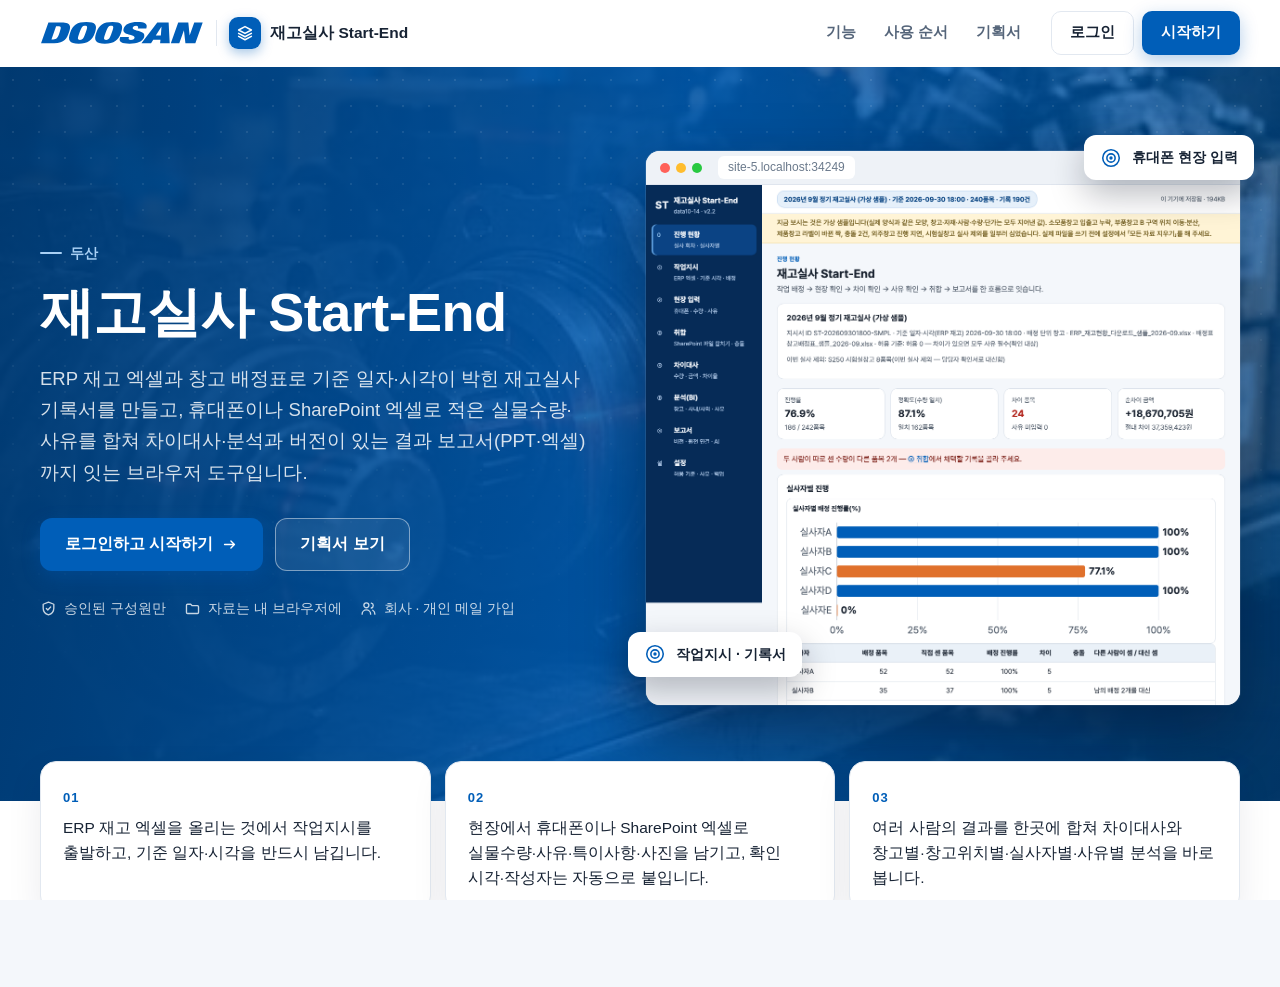
==== commit d91d9378: "개발 자료 전체 공개 — 개발일지 · 기획서 원문 · 시험 · SQL · 스크립트 · README (수강생 내려받기용) Co-Authored-By: Claude Fable 5.2 " ====
--- a/index.html
+++ b/index.html
@@ -17,13 +17,13 @@
        v3: location.reload() 대신 질의 붙은 주소로 — reload 가 Fastly 에 남은 옛 판을 다시 받아 멈추던 것(10-21 build-data 강의안).
        탭 전환·포커스로는 옮기지 않는다(입력 유실). ETag 는 Cloudflare 가 지워서 쓸 수 없다. 원본: dreamit-1000/scripts/fresh-guard/guard.html -->
   <script>(function(){try{var L=location,P='_fg',h=window.history,q=L.search;if(L.protocol==='file:')return;if(/[?&]_fg=/.test(q)&&h&&h.replaceState){q=q.replace(/([?&])_fg=[^&]*&?/,'$1').replace(/[?&]$/,'');h.replaceState(h.state,'',L.pathname+q+L.hash);}var d=Date.parse(document.lastModified),u=L.pathname+L.search,k='__fresh_guard',t=0;if(!d||!window.fetch||!window.sessionStorage)return;var g=function(s,v){return s+(s.indexOf('?')<0?'?':'&')+P+'='+v;};var c=function(){var n=Date.now();if(n-t<15000)return;t=n;fetch(g(u,n),{method:'HEAD',cache:'no-store'}).then(function(r){var lm=r.headers.get('last-modified'),f=lm&&Date.parse(lm);if(!f||f<=d+1000)return;if(sessionStorage.getItem(k)===lm)return;sessionStorage.setItem(k,lm);L.replace(g(L.pathname+L.search,f)+L.hash);})['catch'](function(){});};c();var p=h&&h.pushState;if(p)h.pushState=function(){var x=p.apply(this,arguments);c();return x;};addEventListener('hashchange',c);addEventListener('popstate',c);}catch(e){}})();</script>
-  <link rel="stylesheet" href="css/style.css?v=2026-11-11.4">
+  <link rel="stylesheet" href="css/style.css?v=2026-11-11.6">
   <!-- auth-kit: 로그인 전에는 도구 화면을 감춘다(js/auth.js 가 판정 뒤 푼다) -->
   <script>document.documentElement.classList.add('auth-lock')</script>
-  <link rel="stylesheet" href="css/auth.css?v=2026-11-11.4">
-  <link rel="stylesheet" href="css/board.css?v=2026-11-11.4">
+  <link rel="stylesheet" href="css/auth.css?v=2026-11-11.6">
+  <link rel="stylesheet" href="css/board.css?v=2026-11-11.6">
   <!-- /auth-kit -->
-  <link rel="stylesheet" href="css/theme-brand.css?v=2026-11-11.4">
+  <link rel="stylesheet" href="css/theme-brand.css?v=2026-11-11.6">
 </head>
 <body>
   <a class="skip" href="#main">본문으로 건너뛰기</a>
@@ -56,21 +56,21 @@
   <div id="toast" class="toast" role="status" aria-live="polite" hidden></div>
 
   <!-- 로컬 파일(file://)로 열어도 돌도록 module 이 아닌 일반 스크립트로 불러옵니다 -->
-  <script src="vendor/xlsx.full.min.js?v=2026-11-11.4"></script>
-  <script src="vendor/jszip.min.js?v=2026-11-11.4"></script>
-  <script src="js/logic.js?v=2026-11-11.4"></script>
-  <script src="js/pptx-report.js?v=2026-11-11.4"></script>
-  <script src="js/sample-data.js?v=2026-11-11.4"></script>
-  <script src="js/store.js?v=2026-11-11.4"></script>
-  <script src="js/charts.js?v=2026-11-11.4"></script>
-  <script src="js/ai-endpoint.js?v=2026-11-11.4"></script>
-  <script src="js/ai-panel.js?v=2026-11-11.4"></script>
-  <script src="js/app.js?v=2026-11-11.4"></script>
+  <script src="vendor/xlsx.full.min.js?v=2026-11-11.6"></script>
+  <script src="vendor/jszip.min.js?v=2026-11-11.6"></script>
+  <script src="js/logic.js?v=2026-11-11.6"></script>
+  <script src="js/pptx-report.js?v=2026-11-11.6"></script>
+  <script src="js/sample-data.js?v=2026-11-11.6"></script>
+  <script src="js/store.js?v=2026-11-11.6"></script>
+  <script src="js/charts.js?v=2026-11-11.6"></script>
+  <script src="js/ai-endpoint.js?v=2026-11-11.6"></script>
+  <script src="js/ai-panel.js?v=2026-11-11.6"></script>
+  <script src="js/app.js?v=2026-11-11.6"></script>
   <!-- auth-kit: 로그인 · 사용 신청 · 승인(정본 data10-00/kit/auth) -->
-  <script src="vendor/supabase.js?v=2026-11-11.4"></script>
-  <script src="js/auth-config.js?v=2026-11-11.4"></script>
-  <script src="js/board.js?v=2026-11-11.4"></script>
-  <script src="js/auth.js?v=2026-11-11.4"></script>
+  <script src="vendor/supabase.js?v=2026-11-11.6"></script>
+  <script src="js/auth-config.js?v=2026-11-11.6"></script>
+  <script src="js/board.js?v=2026-11-11.6"></script>
+  <script src="js/auth.js?v=2026-11-11.6"></script>
   <!-- /auth-kit -->
 </body>
 </html>
--- a/css/auth.css
+++ b/css/auth.css
@@ -545,3 +545,27 @@
 .ks-thumbs li { display: grid; gap: 6px; font-size: 13px; color: var(--ag-sub); }
 .ks-thumbs img { width: 100%; aspect-ratio: 16 / 7.5; object-fit: cover; border-radius: 10px; border: 1px solid #e2e8f0; display: block; }
 .kp code { padding: 1px 6px; border-radius: 6px; background: #eef2f6; font-size: .92em; }
+
+/* 밝은 사진(slides[].tone = light): 왼쪽을 흰 면으로 받치고 글자를 어둡게 */
+.hp-slide::before, .hp-slide h1, .hp-slide .hp-lead, .hp-slide .hp-trust-chips li, .hp-slide .hp-eyebrow { transition: color .5s, background .5s, opacity .5s; }
+.hp-slide.hp-sl-light::before { background: linear-gradient(95deg, rgba(255, 255, 255, .9) 0%, rgba(255, 255, 255, .72) 40%, rgba(255, 255, 255, .12) 72%, transparent 100%); }
+.hp-slide.hp-sl-light h1 { color: var(--ag-navy); text-shadow: 0 1px 12px rgba(255, 255, 255, .7); }
+.hp-slide.hp-sl-light .hp-lead, .hp-slide.hp-sl-light .hp-trust-chips li { color: var(--ag-ink); }
+.hp-slide.hp-sl-light .hp-eyebrow { color: var(--ag-brand-d); }
+.hp-slide.hp-sl-light .hp-line { color: var(--ag-navy); border-color: color-mix(in srgb, var(--ag-navy) 45%, transparent); background: rgba(255, 255, 255, .55); }
+.hp-slide.hp-sl-light .hp-sl-cap { color: var(--ag-ink); }
+.hp-slide.hp-sl-light .hp-sl-dots button::before { background: color-mix(in srgb, var(--ag-navy) 35%, transparent); }
+.hp-slide.hp-sl-light .hp-sl-dots button[aria-current="true"]::before { background: var(--ag-navy); }
+
+/* 슬라이드 히어로 글자: 배지 · 제목 줄 · 설명 · 단추가 차례로 떠오른다 */
+.hp-ln { display: block; }
+.hp-fx .hp-fxi { opacity: 0; transform: translateY(22px); transition: opacity .7s ease, transform .7s cubic-bezier(.2, .7, .2, 1); transition-delay: calc(var(--i, 0) * 140ms + 120ms); }
+.hp-fx-on .hp-fx .hp-fxi { opacity: 1; transform: none; }
+.hp-badge { display: inline-flex; align-items: center; margin: 0 0 18px; padding: 7px 16px; border-radius: 999px; background: var(--ag-accent); color: #1a1205; font-size: 15px; font-weight: 800; letter-spacing: .01em; box-shadow: 0 6px 18px rgba(0, 0, 0, .22); }
+.hp-slide .hp-lead { margin-bottom: 4px; }
+@media (prefers-reduced-motion: reduce) { .hp-fx .hp-fxi { opacity: 1; transform: none; transition: none; } }
+/* landing.cards — 아이콘 카드 */
+.hp-cardi { display: flex; align-items: flex-start; gap: 14px; }
+.hp-cardi-ic { flex: none; width: 48px; height: 48px; border-radius: 12px; display: grid; place-items: center; background: color-mix(in srgb, var(--ag-brand) 12%, #fff); color: var(--ag-brand-d); }
+.hp-cardi b { display: block; font-size: 18px; color: var(--ag-ink); }
+.hp-cardi p { margin: 4px 0 0; font-size: 14.5px; color: var(--ag-sub); }
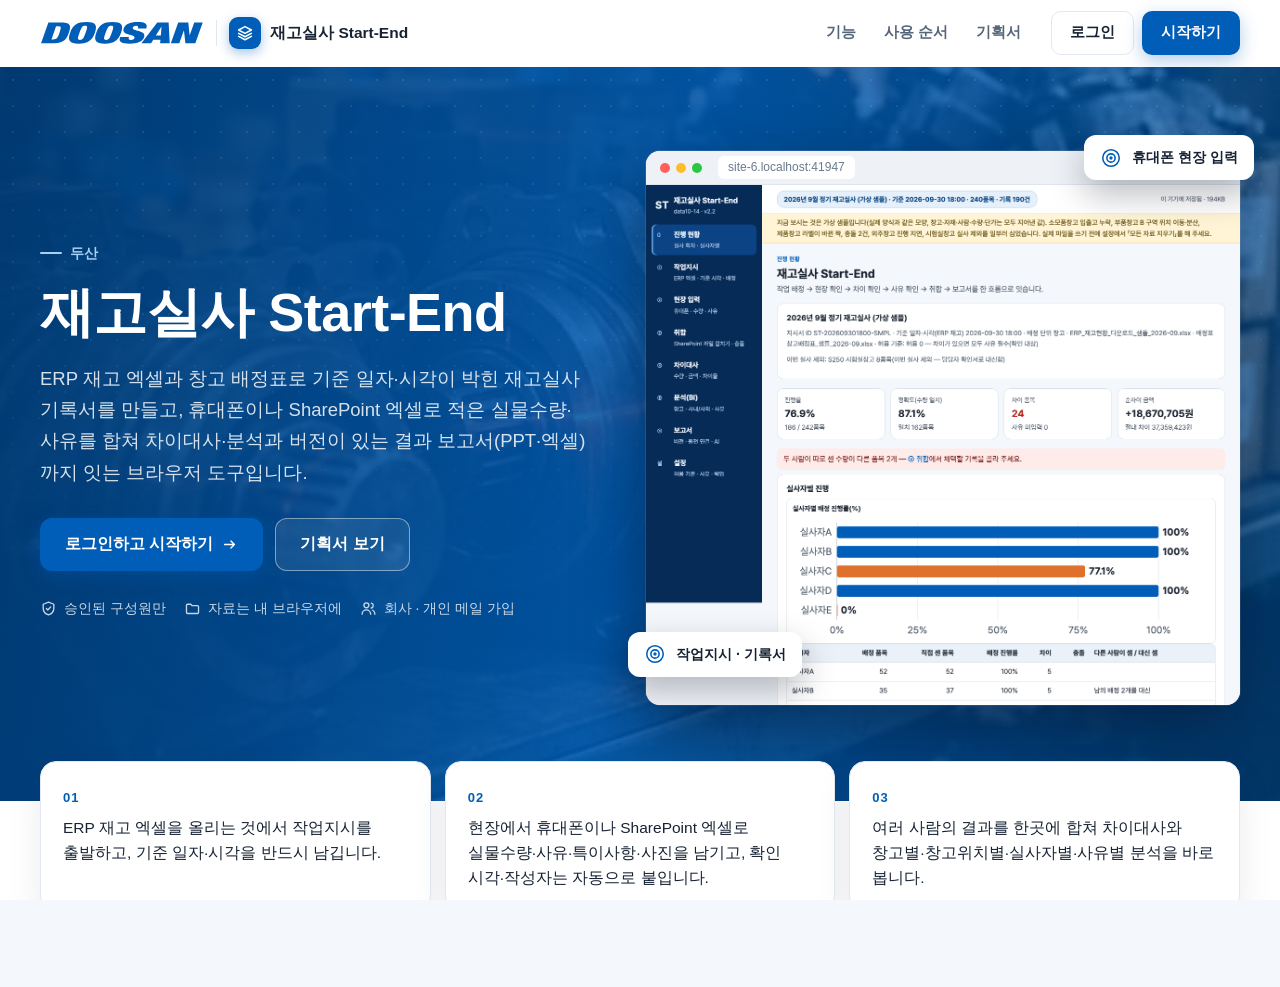
==== commit c00fedc8: "개발 자료 전체 공개 — 개발일지 · 기획서 원문 · 시험 · SQL · 스크립트 · README (수강생 내려받기용) Co-Authored-By: Claude Fable 5.2 " ====
--- a/index.html
+++ b/index.html
@@ -4,6 +4,19 @@
   <meta charset="utf-8">
   <meta name="viewport" content="width=device-width, initial-scale=1">
   <title>재고실사 Start-End — v2.2</title>
+  <!-- seo-kit: 공유 미리보기 · 아이콘(주소를 옮기면 아래 주소 3곳을 내 주소로) -->
+  <link rel="canonical" href="https://miran.jobability.co.kr/">
+  <meta property="og:type" content="website">
+  <meta property="og:site_name" content="두산">
+  <meta property="og:title" content="두산 · 재고실사 Start-End">
+  <meta property="og:description" content="ERP 재고 엑셀과 창고 배정표로 기준 일자·시각이 박힌 재고실사 기록서를 만들고, 휴대폰이나 SharePoint 엑셀로 적은 실물수량·사유를 합쳐 차이대사·분석과 버전이 있는 결과 보고서(PPT·엑셀)까지 잇는 브라우저 도구입니다.">
+  <meta property="og:url" content="https://miran.jobability.co.kr/">
+  <meta property="og:image" content="https://miran.jobability.co.kr/og-image.png">
+  <meta property="og:image:width" content="1200">
+  <meta property="og:image:height" content="630">
+  <meta name="twitter:card" content="summary_large_image">
+  <link rel="icon" href="favicon.svg" type="image/svg+xml">
+  <!-- /seo-kit -->
   <meta name="description" content="ERP 재고 엑셀과 창고 배정표로 기준 일자·시각이 박힌 재고실사 기록서(SharePoint 취합 파일)를 만들고, 휴대폰이나 엑셀로 실물수량·사유를 적고, 여러 사람의 결과를 합쳐 차이대사·창고별·사내/사외별 분석과 버전이 있는 결과 보고서를 만드는 브라우저 도구">
   <meta name="robots" content="noindex">
   <meta name="theme-color" content="#0f2544">
@@ -17,13 +30,13 @@
        v3: location.reload() 대신 질의 붙은 주소로 — reload 가 Fastly 에 남은 옛 판을 다시 받아 멈추던 것(10-21 build-data 강의안).
        탭 전환·포커스로는 옮기지 않는다(입력 유실). ETag 는 Cloudflare 가 지워서 쓸 수 없다. 원본: dreamit-1000/scripts/fresh-guard/guard.html -->
   <script>(function(){try{var L=location,P='_fg',h=window.history,q=L.search;if(L.protocol==='file:')return;if(/[?&]_fg=/.test(q)&&h&&h.replaceState){q=q.replace(/([?&])_fg=[^&]*&?/,'$1').replace(/[?&]$/,'');h.replaceState(h.state,'',L.pathname+q+L.hash);}var d=Date.parse(document.lastModified),u=L.pathname+L.search,k='__fresh_guard',t=0;if(!d||!window.fetch||!window.sessionStorage)return;var g=function(s,v){return s+(s.indexOf('?')<0?'?':'&')+P+'='+v;};var c=function(){var n=Date.now();if(n-t<15000)return;t=n;fetch(g(u,n),{method:'HEAD',cache:'no-store'}).then(function(r){var lm=r.headers.get('last-modified'),f=lm&&Date.parse(lm);if(!f||f<=d+1000)return;if(sessionStorage.getItem(k)===lm)return;sessionStorage.setItem(k,lm);L.replace(g(L.pathname+L.search,f)+L.hash);})['catch'](function(){});};c();var p=h&&h.pushState;if(p)h.pushState=function(){var x=p.apply(this,arguments);c();return x;};addEventListener('hashchange',c);addEventListener('popstate',c);}catch(e){}})();</script>
-  <link rel="stylesheet" href="css/style.css?v=2026-11-11.6">
+  <link rel="stylesheet" href="css/style.css?v=2026-11-11.7">
   <!-- auth-kit: 로그인 전에는 도구 화면을 감춘다(js/auth.js 가 판정 뒤 푼다) -->
   <script>document.documentElement.classList.add('auth-lock')</script>
-  <link rel="stylesheet" href="css/auth.css?v=2026-11-11.6">
-  <link rel="stylesheet" href="css/board.css?v=2026-11-11.6">
+  <link rel="stylesheet" href="css/auth.css?v=2026-11-11.7">
+  <link rel="stylesheet" href="css/board.css?v=2026-11-11.7">
   <!-- /auth-kit -->
-  <link rel="stylesheet" href="css/theme-brand.css?v=2026-11-11.6">
+  <link rel="stylesheet" href="css/theme-brand.css?v=2026-11-11.7">
 </head>
 <body>
   <a class="skip" href="#main">본문으로 건너뛰기</a>
@@ -56,21 +69,21 @@
   <div id="toast" class="toast" role="status" aria-live="polite" hidden></div>
 
   <!-- 로컬 파일(file://)로 열어도 돌도록 module 이 아닌 일반 스크립트로 불러옵니다 -->
-  <script src="vendor/xlsx.full.min.js?v=2026-11-11.6"></script>
-  <script src="vendor/jszip.min.js?v=2026-11-11.6"></script>
-  <script src="js/logic.js?v=2026-11-11.6"></script>
-  <script src="js/pptx-report.js?v=2026-11-11.6"></script>
-  <script src="js/sample-data.js?v=2026-11-11.6"></script>
-  <script src="js/store.js?v=2026-11-11.6"></script>
-  <script src="js/charts.js?v=2026-11-11.6"></script>
-  <script src="js/ai-endpoint.js?v=2026-11-11.6"></script>
-  <script src="js/ai-panel.js?v=2026-11-11.6"></script>
-  <script src="js/app.js?v=2026-11-11.6"></script>
+  <script src="vendor/xlsx.full.min.js?v=2026-11-11.7"></script>
+  <script src="vendor/jszip.min.js?v=2026-11-11.7"></script>
+  <script src="js/logic.js?v=2026-11-11.7"></script>
+  <script src="js/pptx-report.js?v=2026-11-11.7"></script>
+  <script src="js/sample-data.js?v=2026-11-11.7"></script>
+  <script src="js/store.js?v=2026-11-11.7"></script>
+  <script src="js/charts.js?v=2026-11-11.7"></script>
+  <script src="js/ai-endpoint.js?v=2026-11-11.7"></script>
+  <script src="js/ai-panel.js?v=2026-11-11.7"></script>
+  <script src="js/app.js?v=2026-11-11.7"></script>
   <!-- auth-kit: 로그인 · 사용 신청 · 승인(정본 data10-00/kit/auth) -->
-  <script src="vendor/supabase.js?v=2026-11-11.6"></script>
-  <script src="js/auth-config.js?v=2026-11-11.6"></script>
-  <script src="js/board.js?v=2026-11-11.6"></script>
-  <script src="js/auth.js?v=2026-11-11.6"></script>
+  <script src="vendor/supabase.js?v=2026-11-11.7"></script>
+  <script src="js/auth-config.js?v=2026-11-11.7"></script>
+  <script src="js/board.js?v=2026-11-11.7"></script>
+  <script src="js/auth.js?v=2026-11-11.7"></script>
   <!-- /auth-kit -->
 </body>
 </html>
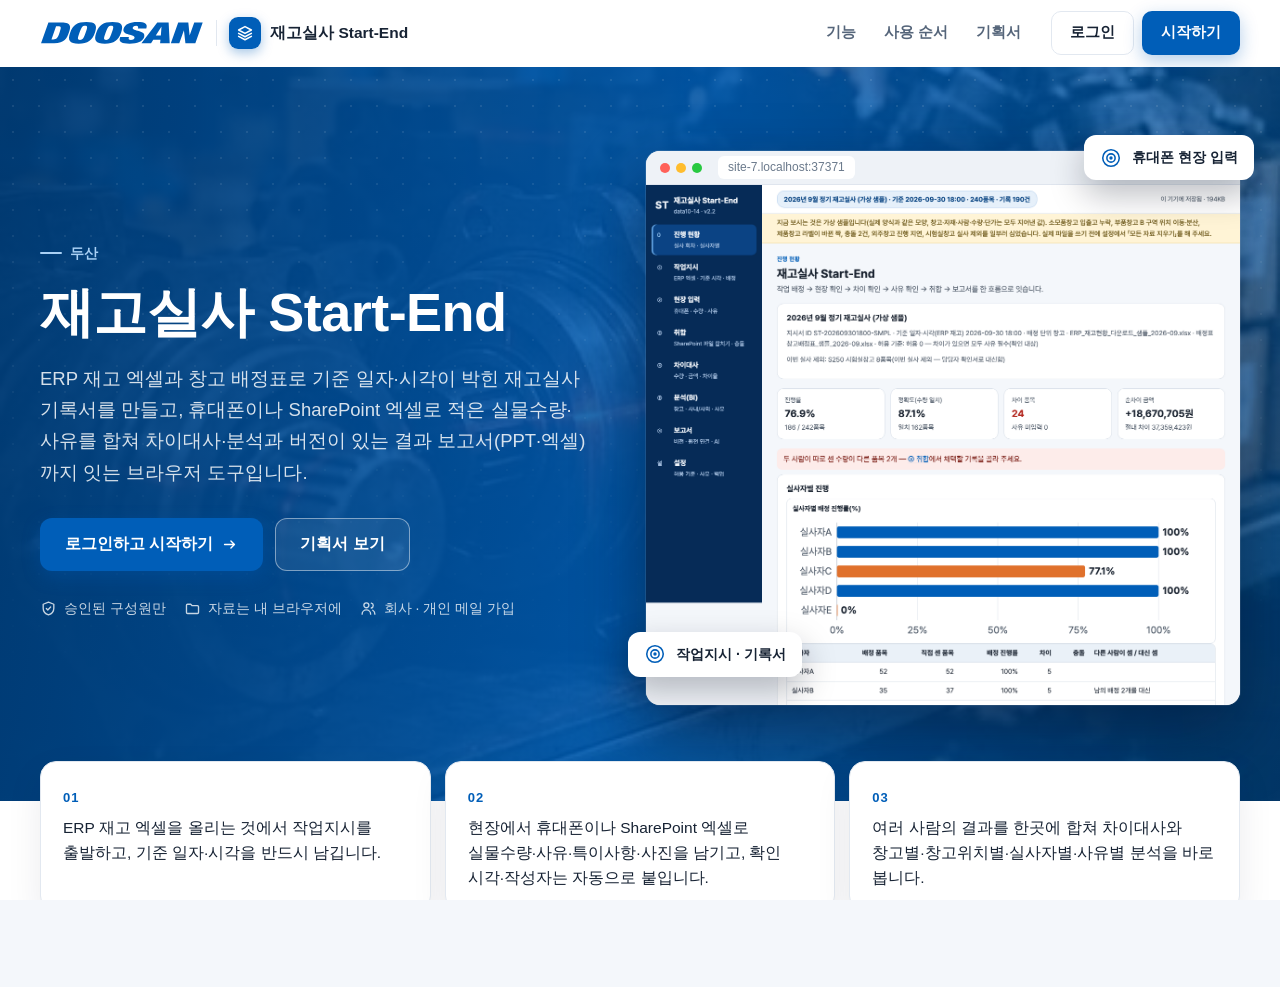
==== commit f66aee1c: "개발 자료 전체 공개 — 개발일지 · 기획서 원문 · 시험 · SQL · 스크립트 · README (수강생 내려받기용) Co-Authored-By: Claude Fable 5.2 " ====
--- a/index.html
+++ b/index.html
@@ -12,9 +12,16 @@
   <meta property="og:description" content="ERP 재고 엑셀과 창고 배정표로 기준 일자·시각이 박힌 재고실사 기록서를 만들고, 휴대폰이나 SharePoint 엑셀로 적은 실물수량·사유를 합쳐 차이대사·분석과 버전이 있는 결과 보고서(PPT·엑셀)까지 잇는 브라우저 도구입니다.">
   <meta property="og:url" content="https://miran.jobability.co.kr/">
   <meta property="og:image" content="https://miran.jobability.co.kr/og-image.png">
+  <meta property="og:image:secure_url" content="https://miran.jobability.co.kr/og-image.png">
+  <meta property="og:image:type" content="image/png">
   <meta property="og:image:width" content="1200">
   <meta property="og:image:height" content="630">
+  <meta property="og:image:alt" content="두산 · 재고실사 Start-End">
+  <meta property="og:locale" content="ko_KR">
   <meta name="twitter:card" content="summary_large_image">
+  <meta name="twitter:title" content="두산 · 재고실사 Start-End">
+  <meta name="twitter:description" content="ERP 재고 엑셀과 창고 배정표로 기준 일자·시각이 박힌 재고실사 기록서를 만들고, 휴대폰이나 SharePoint 엑셀로 적은 실물수량·사유를 합쳐 차이대사·분석과 버전이 있는 결과 보고서(PPT·엑셀)까지 잇는 브라우저 도구입니다.">
+  <meta name="twitter:image" content="https://miran.jobability.co.kr/og-image.png">
   <link rel="icon" href="favicon.svg" type="image/svg+xml">
   <!-- /seo-kit -->
   <meta name="description" content="ERP 재고 엑셀과 창고 배정표로 기준 일자·시각이 박힌 재고실사 기록서(SharePoint 취합 파일)를 만들고, 휴대폰이나 엑셀로 실물수량·사유를 적고, 여러 사람의 결과를 합쳐 차이대사·창고별·사내/사외별 분석과 버전이 있는 결과 보고서를 만드는 브라우저 도구">
@@ -30,13 +37,13 @@
        v3: location.reload() 대신 질의 붙은 주소로 — reload 가 Fastly 에 남은 옛 판을 다시 받아 멈추던 것(10-21 build-data 강의안).
        탭 전환·포커스로는 옮기지 않는다(입력 유실). ETag 는 Cloudflare 가 지워서 쓸 수 없다. 원본: dreamit-1000/scripts/fresh-guard/guard.html -->
   <script>(function(){try{var L=location,P='_fg',h=window.history,q=L.search;if(L.protocol==='file:')return;if(/[?&]_fg=/.test(q)&&h&&h.replaceState){q=q.replace(/([?&])_fg=[^&]*&?/,'$1').replace(/[?&]$/,'');h.replaceState(h.state,'',L.pathname+q+L.hash);}var d=Date.parse(document.lastModified),u=L.pathname+L.search,k='__fresh_guard',t=0;if(!d||!window.fetch||!window.sessionStorage)return;var g=function(s,v){return s+(s.indexOf('?')<0?'?':'&')+P+'='+v;};var c=function(){var n=Date.now();if(n-t<15000)return;t=n;fetch(g(u,n),{method:'HEAD',cache:'no-store'}).then(function(r){var lm=r.headers.get('last-modified'),f=lm&&Date.parse(lm);if(!f||f<=d+1000)return;if(sessionStorage.getItem(k)===lm)return;sessionStorage.setItem(k,lm);L.replace(g(L.pathname+L.search,f)+L.hash);})['catch'](function(){});};c();var p=h&&h.pushState;if(p)h.pushState=function(){var x=p.apply(this,arguments);c();return x;};addEventListener('hashchange',c);addEventListener('popstate',c);}catch(e){}})();</script>
-  <link rel="stylesheet" href="css/style.css?v=2026-11-11.7">
+  <link rel="stylesheet" href="css/style.css?v=2026-11-11.8">
   <!-- auth-kit: 로그인 전에는 도구 화면을 감춘다(js/auth.js 가 판정 뒤 푼다) -->
   <script>document.documentElement.classList.add('auth-lock')</script>
-  <link rel="stylesheet" href="css/auth.css?v=2026-11-11.7">
-  <link rel="stylesheet" href="css/board.css?v=2026-11-11.7">
+  <link rel="stylesheet" href="css/auth.css?v=2026-11-11.8">
+  <link rel="stylesheet" href="css/board.css?v=2026-11-11.8">
   <!-- /auth-kit -->
-  <link rel="stylesheet" href="css/theme-brand.css?v=2026-11-11.7">
+  <link rel="stylesheet" href="css/theme-brand.css?v=2026-11-11.8">
 </head>
 <body>
   <a class="skip" href="#main">본문으로 건너뛰기</a>
@@ -69,21 +76,21 @@
   <div id="toast" class="toast" role="status" aria-live="polite" hidden></div>
 
   <!-- 로컬 파일(file://)로 열어도 돌도록 module 이 아닌 일반 스크립트로 불러옵니다 -->
-  <script src="vendor/xlsx.full.min.js?v=2026-11-11.7"></script>
-  <script src="vendor/jszip.min.js?v=2026-11-11.7"></script>
-  <script src="js/logic.js?v=2026-11-11.7"></script>
-  <script src="js/pptx-report.js?v=2026-11-11.7"></script>
-  <script src="js/sample-data.js?v=2026-11-11.7"></script>
-  <script src="js/store.js?v=2026-11-11.7"></script>
-  <script src="js/charts.js?v=2026-11-11.7"></script>
-  <script src="js/ai-endpoint.js?v=2026-11-11.7"></script>
-  <script src="js/ai-panel.js?v=2026-11-11.7"></script>
-  <script src="js/app.js?v=2026-11-11.7"></script>
+  <script src="vendor/xlsx.full.min.js?v=2026-11-11.8"></script>
+  <script src="vendor/jszip.min.js?v=2026-11-11.8"></script>
+  <script src="js/logic.js?v=2026-11-11.8"></script>
+  <script src="js/pptx-report.js?v=2026-11-11.8"></script>
+  <script src="js/sample-data.js?v=2026-11-11.8"></script>
+  <script src="js/store.js?v=2026-11-11.8"></script>
+  <script src="js/charts.js?v=2026-11-11.8"></script>
+  <script src="js/ai-endpoint.js?v=2026-11-11.8"></script>
+  <script src="js/ai-panel.js?v=2026-11-11.8"></script>
+  <script src="js/app.js?v=2026-11-11.8"></script>
   <!-- auth-kit: 로그인 · 사용 신청 · 승인(정본 data10-00/kit/auth) -->
-  <script src="vendor/supabase.js?v=2026-11-11.7"></script>
-  <script src="js/auth-config.js?v=2026-11-11.7"></script>
-  <script src="js/board.js?v=2026-11-11.7"></script>
-  <script src="js/auth.js?v=2026-11-11.7"></script>
+  <script src="vendor/supabase.js?v=2026-11-11.8"></script>
+  <script src="js/auth-config.js?v=2026-11-11.8"></script>
+  <script src="js/board.js?v=2026-11-11.8"></script>
+  <script src="js/auth.js?v=2026-11-11.8"></script>
   <!-- /auth-kit -->
 </body>
 </html>
